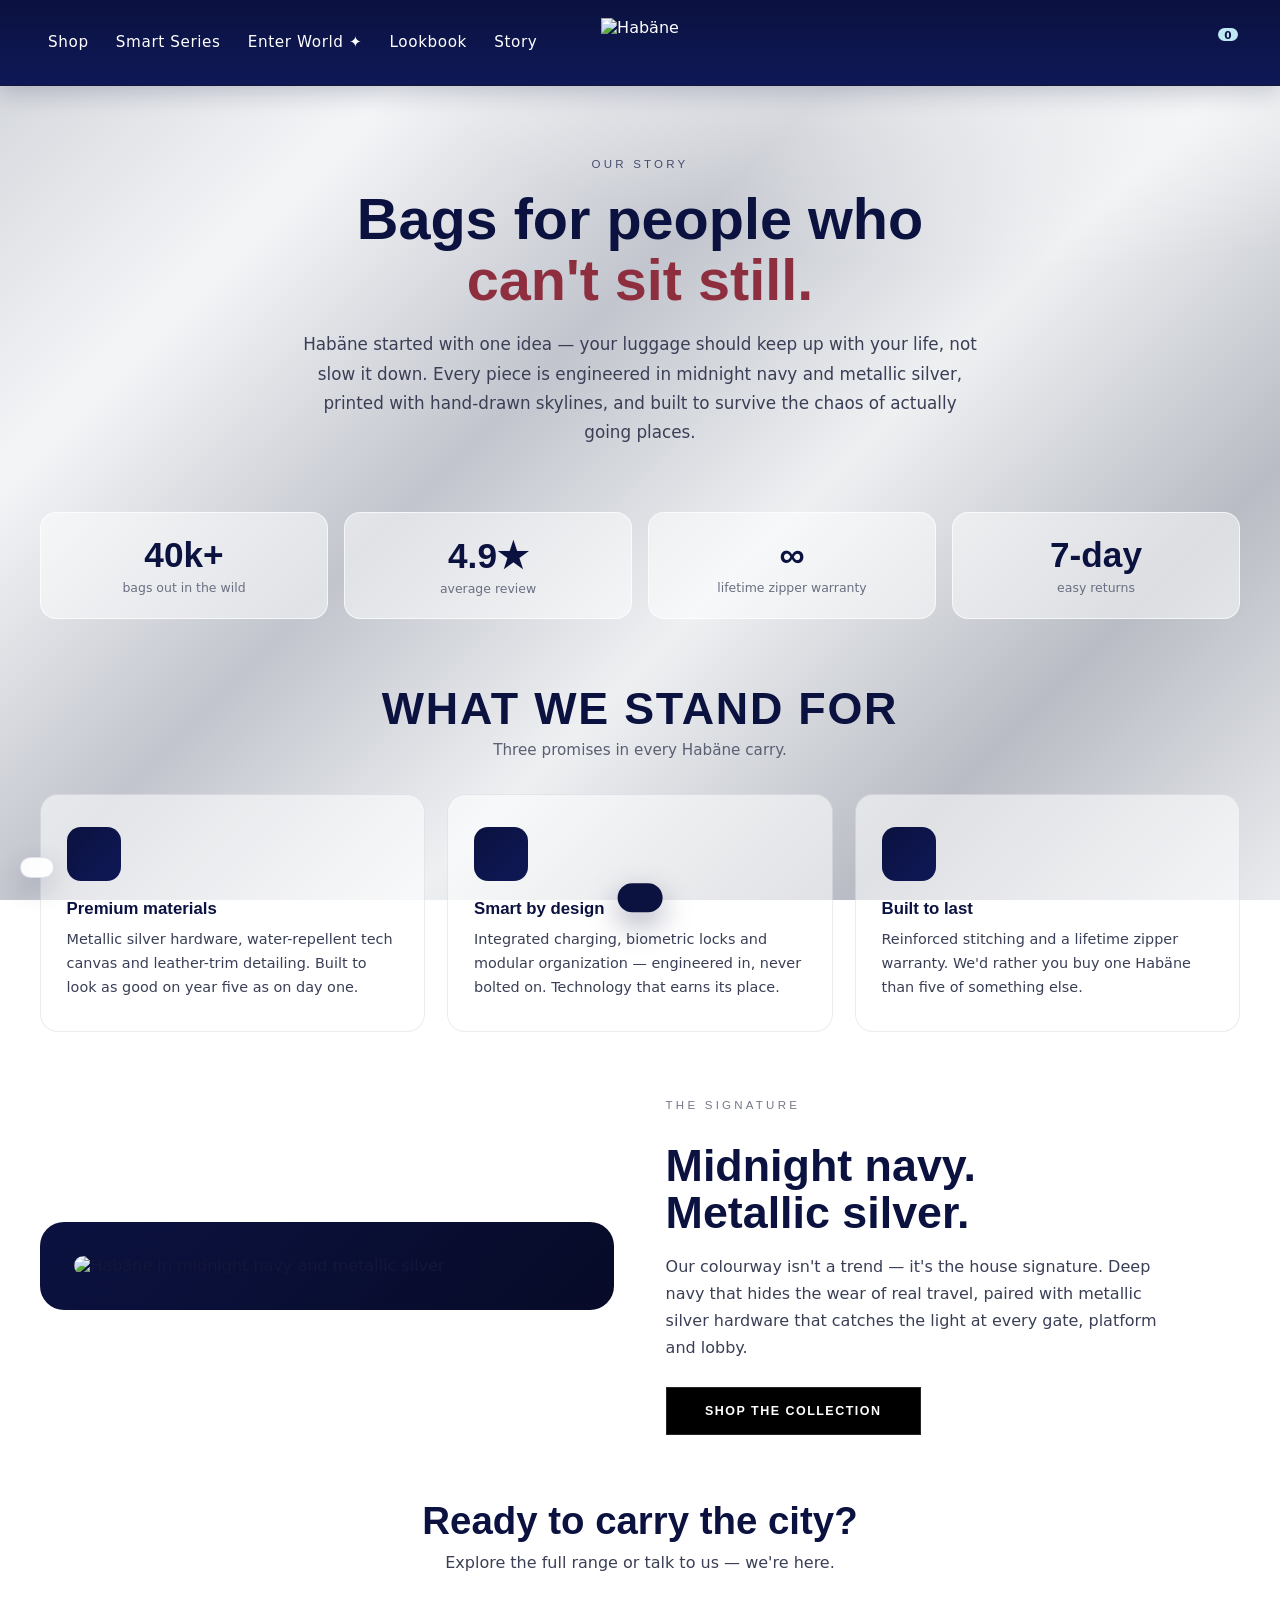
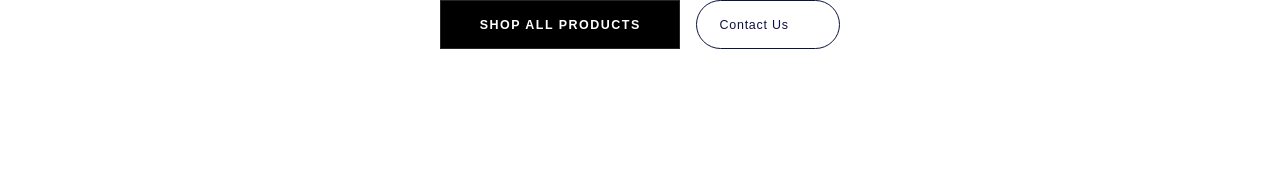
==== about.html @ 611ca69a "Port live-site homepage sections + rebrand nav to match habane-store.vercel.app Brings the current m" ====
<!DOCTYPE html>
<html lang="en">
<head>
  <meta charset="UTF-8" />
  <meta name="viewport" content="width=device-width, initial-scale=1.0" />
  <title>About Us — HABÄNE</title>
  <meta name="description" content="The Habäne story — premium luggage in midnight navy and metallic silver, engineered to keep up with your life." />
  <link rel="icon" href="assets/brand/logo-white.png" />
  <link rel="stylesheet" href="styles.css" />
  <script src="https://unpkg.com/lucide@0.469.0/dist/umd/lucide.min.js" defer></script>
</head>
<body data-page="about">

  <header class="nav nav--solid" id="nav">
    <button class="nav__burger" id="burger" type="button" aria-label="Menu"><span></span><span></span><span></span></button>
    <nav class="nav__links nav__links--left">
      <a href="shop.html" class="nav__shop">Shop</a>
      <a href="smart-series.html">Smart Series</a>
      <a href="showroom.html">Enter World ✦</a>
      <a href="index.html#lookbook">Lookbook</a>
      <a href="index.html#story">Story</a>
    </nav>
    <a class="nav__logo" href="index.html"><img src="assets/brand/logo-white.png" alt="Habäne" /></a>
    <nav class="nav__links nav__links--right">
      <div class="loc-select" id="locSelect">
        <button type="button" class="loc-select__btn" aria-label="Select region"></button>
        <div class="loc-select__panel">
          <input type="text" class="loc-select__search" placeholder="Search country…" autocomplete="off">
          <div class="loc-select__list"></div>
        </div>
      </div>
      <button class="nav__icon nav__iconbtn" id="searchBtn" type="button" aria-label="Search"><i data-lucide="search"></i></button>
      <button class="nav__icon nav__iconbtn nav__wish" id="wishBtn" type="button" aria-label="Wishlist"><i data-lucide="heart"></i><em id="wishCount" hidden>0</em></button>
      <div class="nav__profile">
        <button class="nav__icon nav__iconbtn" id="profileBtn" type="button" aria-label="Account"><i data-lucide="user"></i></button>
        <div class="nav__profile-menu" id="profileMenu"><button type="button" data-auth>Log In</button><button type="button" data-auth>Sign Up</button></div>
      </div>
      <button class="nav__icon nav__iconbtn nav__cart" id="cartBtn" type="button" aria-label="Cart"><i data-lucide="shopping-bag"></i><em id="cartCount">0</em></button>
    </nav>
  </header>

  <div class="ribbon" aria-hidden="true"><div class="ribbon__track"></div></div>

  <div class="drawer" id="drawer">
    <a href="shop.html">Shop</a>
    <a href="smart-series.html">Smart Series</a>
    <a href="showroom.html">Enter World ✦</a>
    <a href="index.html#lookbook">Lookbook</a>
    <a href="index.html#story">Story</a>
    <a href="#" class="drawer__cart" id="drawerCartLink">Cart (<span class="drawer-cart-count">0</span>)</a>
  </div>

  <main class="about-page">
    <section class="about-hero">
      <p class="hero__eyebrow">OUR STORY</p>
      <h1 class="about-hero__title">Bags for people who<br><span>can't sit still.</span></h1>
      <p class="about-hero__lead">Habäne started with one idea — your luggage should keep up with your life, not slow it down. Every piece is engineered in midnight navy and metallic silver, printed with hand-drawn skylines, and built to survive the chaos of actually going places.</p>
    </section>

    <section class="about-stats">
      <div><strong>40k+</strong><span>bags out in the wild</span></div>
      <div><strong>4.9★</strong><span>average review</span></div>
      <div><strong>∞</strong><span>lifetime zipper warranty</span></div>
      <div><strong>7-day</strong><span>easy returns</span></div>
    </section>

    <section class="about-values">
      <div class="about-values__head">
        <h2 class="section-title">WHAT WE STAND FOR</h2>
        <p class="section-sub">Three promises in every Habäne carry.</p>
      </div>
      <div class="about-values__grid">
        <article class="about-value">
          <div class="about-value__icon"><i data-lucide="gem"></i></div>
          <h3>Premium materials</h3>
          <p>Metallic silver hardware, water-repellent tech canvas and leather-trim detailing. Built to look as good on year five as on day one.</p>
        </article>
        <article class="about-value">
          <div class="about-value__icon"><i data-lucide="cpu"></i></div>
          <h3>Smart by design</h3>
          <p>Integrated charging, biometric locks and modular organization — engineered in, never bolted on. Technology that earns its place.</p>
        </article>
        <article class="about-value">
          <div class="about-value__icon"><i data-lucide="infinity"></i></div>
          <h3>Built to last</h3>
          <p>Reinforced stitching and a lifetime zipper warranty. We'd rather you buy one Habäne than five of something else.</p>
        </article>
      </div>
    </section>

    <section class="about-material">
      <div class="about-material__media">
        <img src="assets/products/p2-navy-metropolitan-duffel.jpg" alt="Habäne in midnight navy and metallic silver">
      </div>
      <div class="about-material__copy">
        <p class="hero__eyebrow">THE SIGNATURE</p>
        <h2 class="about-material__title">Midnight navy.<br>Metallic silver.</h2>
        <p>Our colourway isn't a trend — it's the house signature. Deep navy that hides the wear of real travel, paired with metallic silver hardware that catches the light at every gate, platform and lobby.</p>
        <a href="shop.html" class="tech-cta">SHOP THE COLLECTION</a>
      </div>
    </section>

    <section class="about-cta">
      <h2>Ready to carry the city?</h2>
      <p>Explore the full range or talk to us — we're here.</p>
      <div class="about-cta__btns">
        <a href="shop.html" class="tech-cta">SHOP ALL PRODUCTS</a>
        <a href="contact.html" class="ghost-btn"><span>Contact Us</span><i data-lucide="arrow-right"></i></a>
      </div>
    </section>
  </main>

  <footer class="foot"></footer>

  <div class="search-pop" id="searchPop" aria-hidden="true">
    <div class="search-pop__inner">
      <input type="text" id="searchInput" placeholder="Search bags…" autocomplete="off" />
      <button class="search-pop__close" id="searchClose" type="button" aria-label="Close"><i data-lucide="x"></i></button>
      <div class="search-pop__results" id="searchResults"></div>
    </div>
  </div>
  <div class="cart" id="cart" aria-hidden="true">
    <div class="cart__overlay" data-cart-close></div>
    <aside class="cart__panel" role="dialog" aria-modal="true" aria-label="Cart">
      <header class="cart__head"><h3>Your Bag <span id="cartItems">(0)</span></h3><button class="cart__close" data-cart-close type="button" aria-label="Close"><i data-lucide="x"></i></button></header>
      <div class="cart__ship"><p id="shipMsg"></p><div class="cart__bar"><span id="shipBar"></span></div></div>
      <div class="cart__body" id="cartBody"></div>
      <div class="cart__empty" id="cartEmpty"><div class="cart__empty-icon"><i data-lucide="luggage"></i></div><p>Your bag is empty.</p><a href="shop.html" class="cart__empty-btn" data-cart-close>START SHOPPING</a></div>
      <footer class="cart__foot" id="cartFoot">
        <div class="cart__row"><span>Subtotal</span><strong id="cartSubtotal">₹0</strong></div>
        <div class="cart__row cart__row--disc" id="cartDiscRow" hidden><span>Discount</span><strong id="cartDisc">−₹0</strong></div>
        <div class="cart__row cart__row--total" id="cartTotalRow" hidden><span>Total</span><strong id="cartTotal">₹0</strong></div>
        <button class="cart__checkout" id="checkoutBtn" type="button">CHECKOUT</button>
      </footer>
    </aside>
  </div>
  <div class="auth-pop" id="authPop" aria-hidden="true">
    <div class="auth-pop__overlay" id="authCloseOverlay"></div>
    <div class="auth-pop__panel"><button class="auth-pop__close" id="authClose" type="button" aria-label="Close"><i data-lucide="x"></i></button><h3>Welcome</h3><button type="button" class="auth-pop__btn auth-pop__btn--primary">Log In</button><button type="button" class="auth-pop__btn">Sign Up</button></div>
  </div>
  <div class="toast" id="toast"></div>

  <script src="js/data.js"></script>
  <script src="js/store.js"></script>
  <script src="js/components.js"></script>
  <script src="js/about.js"></script>
</body>
</html>
---- styles.css ----
/* ============================================================
   HABÄNE — styles
   Palette: midnight navy + metallic silver + ice-blue accent
   ============================================================ */

@font-face{
  font-family:"Conthrax";
  src:url("assets/fonts/Conthrax-SemiBold.otf") format("opentype");
  font-weight:600; font-display:swap;
}
@font-face{ font-family:"Montserrat"; src:url("assets/fonts/Montserrat-Regular.otf") format("opentype"); font-weight:400; font-display:swap;}
@font-face{ font-family:"Montserrat"; src:url("assets/fonts/Montserrat-Medium.otf") format("opentype"); font-weight:500; font-display:swap;}
@font-face{ font-family:"Montserrat"; src:url("assets/fonts/Montserrat-SemiBold.otf") format("opentype"); font-weight:600; font-display:swap;}
@font-face{ font-family:"Montserrat"; src:url("assets/fonts/Montserrat-Bold.otf") format("opentype"); font-weight:700; font-display:swap;}

:root{
  --navy:#0b1240;
  --navy-2:#0e1856;
  --navy-deep:#070b28;
  --ice:#bfe8f5;
  --ice-2:#8fd4ec;
  --maroon:#8e2f3f;
  --ink:#14163a;
  --silver-1:#f6f7f9;
  --silver-2:#d7dade;
  --silver-3:#b9bcc4;
  --silver-4:#9a9ea8;
  --white:#ffffff;
  --r:18px;
  --maxw:1280px;
  --ease:cubic-bezier(.22,1,.36,1);
}

*{box-sizing:border-box;margin:0;padding:0}
html{scroll-behavior:smooth}
body{
  font-family:"Montserrat",system-ui,sans-serif;
  color:var(--ink);
  background:
    radial-gradient(1200px 600px at 80% -10%, #ffffff 0%, rgba(255,255,255,0) 60%),
    linear-gradient(135deg,#cfd2d8 0%, #f4f5f7 22%, #c2c5cd 42%, #eef0f2 60%, #b9bcc4 80%, #e9ebee 100%);
  background-attachment:fixed;
  -webkit-font-smoothing:antialiased;
  overflow-x:hidden;
}
body[data-page="home"],
body[data-page="shop"]{
  --r:0;
}
body:is([data-page="home"], [data-page="shop"]) :is(
  .card,
  .card__media,
  .card__badge,
  .card__quick,
  .card__add,
  .card__view,
  .pill,
  .smart-split__panel,
  .smart-split__explore,
  .showroom__stage,
  .showroom__loader,
  .tool,
  .model-pick,
  .faq-card,
  .faq-card__media,
  .contact__inner,
  .contact__card,
  .trust,
  .trust__item,
  .trust__icon,
  .shop-toolbar__search,
  .layout-btn,
  .shop-sidebar__block select,
  .search-pop__inner,
  .search-pop__results,
  .search-row img,
  .cart__panel,
  .line__img,
  .line__qty,
  .cart__checkout,
  .cart__empty-btn,
  .auth-pop__panel,
  .auth-pop__btn,
  .loc-select__btn,
  .loc-select__panel,
  .loc-select__search
){
  border-radius:0 !important;
}
a{color:inherit;text-decoration:none}
img{display:block;max-width:100%}
em{font-style:normal}

.section-title{
  font-family:"Conthrax",sans-serif;
  font-size:clamp(1.6rem,4vw,2.8rem);
  letter-spacing:.04em;
  color:var(--navy);
}
.section-sub{ color:#5a5f72; font-size:.95rem; margin-top:.4rem }

/* ===================== RIBBON (below nav) ===================== */
.ribbon{
  background:var(--navy-deep);
  color:#c2cbe9;
  overflow:hidden;
  border-bottom:1px solid rgba(255,255,255,.06);
  position:relative;
  z-index:40;
}
.ribbon__track{
  display:flex; width:max-content; gap:0;
  animation:ribbon 45s linear infinite;
}
.ribbon__track span{
  font-family:"Montserrat",sans-serif;
  font-size:.65rem; letter-spacing:.1em; font-weight:500;
  padding:.4rem 0; white-space:nowrap;
}
@keyframes ribbon{ from{transform:translateX(0)} to{transform:translateX(-50%)} }
.ribbon:hover .ribbon__track{ animation-play-state:paused }

/* ===================== NAV ===================== */
.nav{
  position:sticky; top:0; z-index:60;
  display:grid;
  grid-template-columns:1fr auto 1fr;
  align-items:center;
  gap:1rem;
  padding:1.15rem clamp(1.2rem,4vw,3rem);
  background:linear-gradient(180deg,var(--navy) 0%, var(--navy-2) 100%);
  color:#fff;
  box-shadow:0 6px 24px rgba(11,18,64,.22);
  transition:padding .3s var(--ease), box-shadow .3s var(--ease);
}
.nav.shrink{ padding-top:.7rem; padding-bottom:.7rem }
.nav__links{ display:flex; align-items:center; gap:2.1rem }
.nav__links--left{ gap:1.7rem }
.nav__links--right{ justify-content:flex-end; gap:1.3rem }
.nav__links a{
  font-size:.95rem; font-weight:500; letter-spacing:.04em;
  position:relative; padding:.2rem 0; color:#fff;
  transition:color .25s, opacity .25s;
}
.nav__links a:not(.nav__icon):not(.nav__cta)::after{
  content:""; position:absolute; left:0; bottom:-3px; height:2px; width:0;
  background:var(--ice); transition:width .3s var(--ease);
}
.nav__links a:hover{ color:var(--ice) }
.nav__links a:not(.nav__icon):not(.nav__cta):hover::after{ width:100% }

/* highlighted 3D Showroom — glass pill with shine sweep */
.nav__cta{
  position:relative; overflow:hidden;
  display:inline-flex; align-items:center; gap:.4rem;
  padding:.55rem 1.2rem; border-radius:999px;
  color:#fff !important; font-weight:700; letter-spacing:.05em;
  background:linear-gradient(135deg, rgba(255,255,255,.22), rgba(255,255,255,.06));
  border:1px solid rgba(255,255,255,.4);
  -webkit-backdrop-filter:blur(8px); backdrop-filter:blur(8px);
  box-shadow:inset 0 1px 0 rgba(255,255,255,.55), inset 0 -1px 2px rgba(0,0,0,.15), 0 6px 18px rgba(0,0,0,.18);
  transition:transform .25s var(--ease), background .3s, border-color .3s;
}
.nav__cta::before{
  content:""; position:absolute; top:0; left:-150%;
  width:55%; height:100%;
  background:linear-gradient(120deg, transparent 0%, rgba(255,255,255,.65) 50%, transparent 100%);
  transform:skewX(-22deg); pointer-events:none;
  animation:navShine 3.6s ease-in-out infinite;
}
.nav__cta:hover{
  transform:translateY(-1px);
  background:linear-gradient(135deg, rgba(255,255,255,.3), rgba(255,255,255,.12));
  border-color:rgba(255,255,255,.7);
}
@keyframes navShine{
  0%{ left:-150% } 55%{ left:160% } 100%{ left:160% }
}
.nav__shop{ display:inline-flex; align-items:center }

.nav__iconbtn{ color:#fff }
.nav__iconbtn:hover{ color:var(--ice) }
.nav__icon{ font-size:1.05rem }
.nav__icon i, .nav__iconbtn i{ width:21px; height:21px }
.nav__cart{ display:inline-flex; align-items:center; gap:.25rem }
.nav__cart em{
  font-size:.66rem; background:var(--ice); color:var(--navy);
  border-radius:999px; padding:.05rem .4rem; font-weight:700; font-style:normal;
}
.nav__logo img{ height:48px; width:auto; margin:0 auto }

.nav__burger{ display:none; flex-direction:column; gap:5px; background:none; border:0; cursor:pointer }
.nav__burger span{ width:24px; height:2px; background:#eaf0ff; transition:.3s var(--ease) }
.nav__burger.open span:nth-child(1){ transform:translateY(7px) rotate(45deg) }
.nav__burger.open span:nth-child(2){ opacity:0 }
.nav__burger.open span:nth-child(3){ transform:translateY(-7px) rotate(-45deg) }

.drawer{
  position:fixed; inset:0 0 0 auto; width:min(80vw,320px);
  background:linear-gradient(180deg,var(--navy),var(--navy-deep));
  color:#eaf0ff; z-index:55;
  transform:translateX(100%); transition:transform .4s var(--ease);
  display:flex; flex-direction:column; gap:.4rem;
  padding:5.5rem 2rem 2rem;
}
.drawer.open{ transform:translateX(0) }
.drawer a{ font-family:"Conthrax",sans-serif; font-size:1.1rem; padding:.8rem 0; border-bottom:1px solid rgba(255,255,255,.08) }

/* ===================== HERO ===================== */
.hero{
  position:relative; overflow:hidden;
  padding:clamp(3rem,9vw,6.5rem) clamp(1rem,4vw,2.5rem) 0;
  max-width:var(--maxw); margin:0 auto;
}
.hero__glow{
  position:absolute; top:-20%; right:-10%; width:55vw; height:55vw; max-width:680px; max-height:680px;
  background:radial-gradient(circle, rgba(143,212,236,.55), rgba(11,18,64,0) 62%);
  filter:blur(20px); z-index:0; pointer-events:none;
}
.hero__inner{ position:relative; z-index:2; max-width:none }
.hero--bag .hero__inner{ max-width:100% }
.hero--bag .hero__title{ font-size:clamp(2.8rem,7.5vw,5.5rem) }
.hero--bag .hero__sub{ max-width:580px; font-size:1.05rem }
.hero__eyebrow{
  font-family:"Conthrax",sans-serif; font-size:.72rem; letter-spacing:.28em;
  color:var(--navy); opacity:.7; margin-bottom:1.2rem;
}
.hero__title{
  font-family:"Conthrax",sans-serif;
  font-size:clamp(2.6rem,9vw,6rem); line-height:.95; letter-spacing:.01em;
  color:var(--navy);
}
.hero__title span{ display:block }
.hero__title--metal{
  background:linear-gradient(180deg,#fafbfc 0%, #c3c6cd 38%, #8c909b 55%, #eef0f3 78%, #aeb2bb 100%);
  -webkit-background-clip:text; background-clip:text; color:transparent;
  filter:drop-shadow(0 2px 1px rgba(0,0,0,.12));
}
.hero__sub{ margin:1.6rem 0 2.2rem; max-width:520px; font-size:1.02rem; color:#3a3f56; line-height:1.6 }
.hero__cta{ display:flex; align-items:center; gap:1.6rem; flex-wrap:wrap }

.hero__marquee{
  margin-top:clamp(2.5rem,6vw,4rem);
  overflow:hidden; -webkit-mask-image:linear-gradient(90deg,transparent,#000 8%,#000 92%,transparent);
          mask-image:linear-gradient(90deg,transparent,#000 8%,#000 92%,transparent);
}
.hero__marquee-track{ display:flex; gap:2.4rem; width:max-content; animation:ribbon 24s linear infinite }
/* standalone HABÄNE scrolling band (after Shop the Range) */
.brand-marquee{
  overflow:hidden; padding:clamp(1.5rem,4vw,2.8rem) 0;
  border-top:1px solid rgba(11,18,64,.08); border-bottom:1px solid rgba(11,18,64,.08);
  -webkit-mask-image:linear-gradient(90deg,transparent,#000 8%,#000 92%,transparent);
          mask-image:linear-gradient(90deg,transparent,#000 8%,#000 92%,transparent);
}
.hero__marquee-track span{
  font-family:"Conthrax",sans-serif; font-size:clamp(3rem,11vw,7rem);
  color:var(--navy); opacity:.9; letter-spacing:.02em;
}
.hero__marquee-track .hollow{
  color:transparent; -webkit-text-stroke:1.5px rgba(11,18,64,.4); opacity:.5;
}

/* ===================== HIGH-TECH HUD CTAs (Comet/Antigravity style) ===================== */
.tech-cta-wrap {
  position: relative;
  display: inline-block;
  vertical-align: middle;
}
.tech-cta {
  position: relative;
  display: inline-flex;
  align-items: center;
  justify-content: center;
  padding: 1rem 2.4rem;
  background: #000000;
  color: #ffffff !important;
  font-family: "Conthrax", sans-serif;
  font-size: 0.78rem;
  font-weight: 700;
  letter-spacing: 0.12em;
  text-decoration: none;
  text-transform: uppercase;
  border: 1px solid rgba(255, 255, 255, 0.15);
  overflow: hidden;
  transition: all 0.3s ease;
  cursor: pointer;
  z-index: 5;
}
.tech-cta::before {
  content: '';
  position: absolute;
  top: 0; left: -150%;
  width: 50%;
  height: 100%;
  background: linear-gradient(to right, rgba(255, 255, 255, 0) 0%, rgba(255, 255, 255, 0.3) 50%, rgba(255, 255, 255, 0) 100%);
  transform: skewX(-25deg);
  transition: none;
}
.tech-cta:hover::before {
  animation: shineSweep 1.5s infinite ease-in-out;
}
.tech-cta:hover {
  background: #0b1240;
  box-shadow: 0 0 25px rgba(143, 212, 236, 0.4);
  border-color: rgba(143, 212, 236, 0.6);
  transform: translateY(-2px);
}
.tech-cta-pulse {
  position: absolute;
  inset: -8px;
  border: 1.5px solid rgba(143, 212, 236, 0.3);
  border-radius: 0;
  opacity: 0;
  pointer-events: none;
  z-index: 1;
  animation: pulseRadar 2.4s infinite cubic-bezier(0.215, 0.61, 0.355, 1);
}
.tech-cta-pulse2 {
  position: absolute;
  inset: -16px;
  border: 1px dashed rgba(143, 212, 236, 0.15);
  border-radius: 0;
  opacity: 0;
  pointer-events: none;
  z-index: 1;
  animation: pulseRadar 2.4s infinite cubic-bezier(0.215, 0.61, 0.355, 1) 0.8s;
}

@keyframes shineSweep {
  0% { left: -150%; }
  100% { left: 150%; }
}
@keyframes pulseRadar {
  0% { transform: scale(0.95); opacity: 0; }
  15% { opacity: 1; }
  100% { transform: scale(1.1); opacity: 0; }
}

/* ghost button */
.ghost-btn{
  display:inline-flex; align-items:center; gap:.6rem;
  font-family:"Conthrax",sans-serif; font-size:.78rem; letter-spacing:.06em;
  color:var(--navy); padding:.9rem 1.4rem; border:1.5px solid var(--navy);
  border-radius:999px; transition:.35s var(--ease); background:rgba(255,255,255,.35);
}
.ghost-btn i{ font-style:normal; transition:transform .35s var(--ease) }
.ghost-btn:hover{ background:var(--navy); color:#fff }
.ghost-btn:hover i{ transform:translateX(5px) }

/* ===================== CATEGORY / FILTERS ===================== */
.cats{ max-width:var(--maxw); margin:clamp(3rem,7vw,5rem) auto 1.5rem; padding:0 clamp(1rem,4vw,2.5rem) }
.cats__head{ display:flex; flex-direction:column; align-items:center; text-align:center; gap:.2rem }
.cats__pills{ display:flex; flex-wrap:wrap; justify-content:center; gap:.6rem; margin-top:1.8rem }
.pill{
  font-family:"Montserrat",sans-serif; font-weight:600; font-size:.8rem;
  padding:.6rem 1.3rem; border-radius:999px; cursor:pointer;
  border:1.5px solid rgba(11,18,64,.25); background:rgba(255,255,255,.5);
  color:var(--navy); transition:.3s var(--ease);
}
.pill:hover{ border-color:var(--navy) }
.pill.is-active{ background:var(--navy); color:#fff; border-color:var(--navy) }

/* ===================== PRODUCT GRID (comet-style) ===================== */
.grid{
  max-width:var(--maxw); margin:0 auto;
  display:grid; grid-template-columns:repeat(3,1fr);
  gap:0; background:transparent; border:0;
}
.card{
  background:#ffffff;
  border:1px solid #e9ebef;
  border-radius:0; overflow:hidden;
  display:flex; flex-direction:column;
  position:relative;
  transition:opacity .6s var(--ease);
}
.card.in{ opacity:1 }
.card:hover{ z-index:2 }
.card__media{
  position:relative; aspect-ratio:1/1; overflow:hidden;
  background:#f4f5f7;
}
/* ---- comet-style two-image crossfade ---- */
.card__img{
  position:absolute; inset:0; width:100%; height:100%; object-fit:cover;
  transition:opacity .55s var(--ease), transform .8s var(--ease);
  backface-visibility:hidden;
}
.card__img--front{ opacity:1; z-index:1 }
.card__img--back{ opacity:0; transform:scale(1.08); z-index:2 }
/* cards WITH an alternate image: crossfade + cross-zoom on hover */
.card.has-alt:hover .card__img--front{ opacity:0; transform:scale(1.06) }
.card.has-alt:hover .card__img--back{ opacity:1; transform:scale(1) }
/* cards WITHOUT an alternate: simple zoom */
.card:not(.has-alt):hover .card__img--front{ transform:scale(1.07) }
.card__badge{
  position:absolute; top:.8rem; left:.8rem; z-index:3;
  font-family:"Conthrax",sans-serif; font-size:.65rem; font-weight:700; letter-spacing:.08em;
  color:#fff; padding:.4rem .8rem; border-radius:0;
  text-transform:uppercase;
}
.card__badge--red{ background:#e31b23 }
.card__badge--black{ background:#000000 }
.card__wish{
  position:absolute; top:.8rem; right:.8rem; z-index:3;
  width:32px; height:32px; border-radius:50%; border:1px solid rgba(0, 0, 0, 0.08); cursor:pointer;
  background:rgba(255,255,255,0.9); color:var(--navy); font-size:.85rem;
  display:grid; place-items:center; transition:.2s var(--ease);
}
.card__wish:hover{ background:#000000; color:#fff; border-color:#000000 }
.card__wish.liked{ background:#e31b23; color:#fff; border-color:#e31b23 }
.card__quick{
  position:absolute; left:0; right:0; bottom:0; z-index:3;
  transform:translateY(110%); transition:transform .4s var(--ease);
  padding:.7rem;
}
.card:hover .card__quick{ transform:none }
.card__add{
  width:100%; border:0; cursor:pointer; border-radius:0;
  background:#000000; color:#fff; padding:.75rem;
  font-family:"Conthrax",sans-serif; font-size:.65rem; letter-spacing:.06em;
  transition:background .3s;
}
.card__add:hover{ background:var(--navy-2) }
.card__body{ padding:1.4rem 1.4rem 1.5rem; display:flex; flex-direction:column; justify-content:space-between; flex-grow:1; background:#ffffff }
.card__info{ display:flex; flex-direction:column; align-items:flex-start; gap:0.55rem; width:100% }
.card__info-left{ display:flex; flex-direction:column; gap:0.25rem; text-align:left; width:100% }
.card__info-right{ display:flex; flex-direction:row; align-items:baseline; gap:0.6rem; text-align:left }
.card__cat{ font-size:.78rem; text-transform:capitalize; color:#777777; font-weight:500; letter-spacing:0.02em }
.card__name{ font-family:"Conthrax",sans-serif; font-size:1.1rem; font-weight:700; color:#000000; line-height:1.12; letter-spacing:0.02em }
.card__price{ font-family:"Conthrax",sans-serif; font-size:1.1rem; font-weight:700; color:#000000; white-space:nowrap }
.card__was{ font-size:.85rem; color:#999999; text-decoration:line-through; margin-top:0.1rem; font-weight:500 }
.card__swatches{ display:flex; gap:.35rem }
.sw{ width:14px; height:14px; border-radius:50%; border:1.5px solid #fff; box-shadow:0 0 0 1px rgba(0,0,0,.12) }
.card__stars{ font-size:.72rem; color:var(--maroon); letter-spacing:1px }

/* ===================== SMART FEATURE ===================== */
.smart{
  max-width:var(--maxw); margin:clamp(3rem,7vw,5rem) auto; padding:0 clamp(1rem,4vw,2.5rem);
  display:grid; grid-template-columns:1.05fr 1fr; gap:clamp(1.5rem,4vw,3.5rem); align-items:center;
}
.smart__media{ position:relative; border-radius:24px; overflow:hidden;
  background:linear-gradient(135deg,var(--navy),var(--navy-deep)); padding:6%; }
.smart__media img{ width:100%; border-radius:14px }
.smart__tag{
  position:absolute; top:1rem; left:1rem; z-index:2;
  font-family:"Conthrax",sans-serif; font-size:.7rem; letter-spacing:.06em;
  background:var(--ice); color:var(--navy); padding:.45rem .8rem; border-radius:999px;
}
.smart__title{ font-family:"Conthrax",sans-serif; font-size:clamp(1.8rem,4.5vw,3rem); color:var(--navy); margin:.4rem 0 1rem; line-height:1.05 }
.smart__title em{ color:var(--maroon) }
.smart__copy p{ color:#3a3f56; line-height:1.65; max-width:46ch }
.smart__feats{ list-style:none; margin:1.4rem 0 2rem; display:grid; gap:.6rem }
.smart__feats li{ position:relative; padding-left:1.6rem; font-weight:500; font-size:.95rem; color:var(--ink) }
.smart__feats li::before{ content:"✦"; position:absolute; left:0; color:var(--ice-2) }

/* ===================== STRIP MARQUEE ===================== */
.strip{ background:var(--navy); overflow:hidden; transform:rotate(-1.5deg) scale(1.04); margin:3rem 0 }
.strip__track{ display:flex; width:max-content; animation:ribbon 22s linear infinite }
.strip__track span{
  font-family:"Conthrax",sans-serif; font-size:1.1rem; letter-spacing:.1em;
  color:var(--ice); padding:.9rem 0; white-space:nowrap;
}

/* ===================== LOOKBOOK ===================== */
.look{ max-width:var(--maxw); margin:0 auto; padding:2rem clamp(1rem,4vw,2.5rem) }
.look__head{ text-align:center; margin-bottom:2rem }
.look__grid{ display:grid; grid-template-columns:repeat(4,1fr); grid-auto-rows:220px; gap:1rem }
.look__item{ position:relative; border-radius:16px; overflow:hidden; cursor:pointer }
.look__item img{ width:100%; height:100%; object-fit:cover; transition:transform .6s var(--ease) }
.look__item:hover img{ transform:scale(1.06) }
.look__item--tall{ grid-row:span 2 }
.look__item--wide{ grid-column:span 2 }
.look__item figcaption{
  position:absolute; left:0; bottom:0; right:0;
  font-family:"Conthrax",sans-serif; font-size:.78rem; color:#fff;
  padding:1.4rem .9rem .8rem; letter-spacing:.04em;
  background:linear-gradient(0deg,rgba(7,11,40,.78),transparent);
}

/* ===================== STORY ===================== */
.story{ max-width:980px; margin:clamp(3rem,7vw,5rem) auto; padding:0 clamp(1rem,4vw,2.5rem); text-align:center }
.story__title{ font-family:"Conthrax",sans-serif; font-size:clamp(1.8rem,5vw,3.2rem); color:var(--navy); line-height:1.1 }
.story__title span{ color:var(--maroon) }
.story p{ margin:1.4rem auto 2.4rem; max-width:60ch; color:#3a3f56; line-height:1.7 }
.story__stats{ display:flex; justify-content:center; gap:clamp(1.5rem,6vw,4rem); flex-wrap:wrap }
.story__stats div{ display:flex; flex-direction:column }
.story__stats strong{ font-family:"Conthrax",sans-serif; font-size:clamp(1.6rem,4vw,2.4rem); color:var(--navy) }
.story__stats span{ font-size:.78rem; color:#6a6f82; letter-spacing:.04em; margin-top:.2rem }

/* ===================== NEWSLETTER ===================== */
.news{ position:relative; margin:0 clamp(1rem,4vw,2.5rem); }
.news__inner{
  max-width:var(--maxw); margin:0 auto; text-align:center;
  background:linear-gradient(135deg,var(--navy),var(--navy-deep));
  color:#eaf0ff; border-radius:28px; padding:clamp(2.5rem,6vw,4.5rem) 1.5rem;
  position:relative; overflow:hidden;
}
.news__inner::before{
  content:""; position:absolute; inset:auto -10% -60% auto; width:60%; height:120%;
  background:radial-gradient(circle, rgba(143,212,236,.4), transparent 60%);
}
.news h2{ font-family:"Conthrax",sans-serif; font-size:clamp(1.8rem,5vw,3rem); letter-spacing:.04em }
.news h2 span{ color:var(--ice) }
.news p{ margin:1rem auto 2rem; max-width:46ch; color:#c2cbe9; position:relative }
.news__form{ display:flex; justify-content:center; align-items:center; gap:1rem; flex-wrap:wrap; position:relative; z-index:2 }
.news__form input{
  width:min(340px,80vw); padding:1.05rem 1.3rem; border-radius:999px; border:0;
  font-family:"Montserrat",sans-serif; font-size:.95rem; background:rgba(255,255,255,.95); color:var(--ink);
}
.news__form input:focus{ outline:2px solid var(--ice) }
.news__done{ color:var(--ice); margin-top:1.2rem; font-weight:600; min-height:1.2em }

/* ===================== FOOTER ===================== */
.foot{
  margin-top:clamp(3rem,7vw,5rem);
  background:linear-gradient(180deg,var(--navy-2),var(--navy-deep));
  color:#c2cbe9;
}
/* rayred-style slim trust bar */
/* quiet footer words (rayred-style) — not a banner */
.foot__trust{
  display:flex; flex-wrap:wrap; justify-content:center; align-items:center;
  gap:.5rem 1.6rem;
  max-width:var(--maxw); margin:0 auto;
  padding:1rem clamp(1rem,4vw,2.5rem) .2rem;
}
.foot__trust-item{ display:inline-flex; align-items:center; gap:.4rem; font-size:.74rem; color:#7f88aa; font-weight:500; letter-spacing:.03em }
.foot__trust-item i{ width:14px; height:14px; color:#7f88aa; opacity:.85 }
.foot__top{
  max-width:var(--maxw); margin:0 auto;
  display:grid; grid-template-columns:1.6fr 1fr 1fr 1.2fr; gap:2rem;
  padding:clamp(2.5rem,6vw,4rem) clamp(1rem,4vw,2.5rem) 2.5rem;
}
.foot__word{ width:200px; filter:brightness(1.6) }
.foot__tag{ margin:1rem 0 1.4rem; max-width:30ch; font-size:.9rem; color:#9aa4c8 }
.foot__social{ display:flex; gap:.6rem }
.foot__social a{
  width:38px; height:38px; border-radius:50%; display:grid; place-items:center;
  border:1px solid rgba(255,255,255,.2); font-family:"Conthrax",sans-serif; font-size:.7rem;
  transition:.3s var(--ease);
}
.foot__social a:hover{ background:var(--ice); color:var(--navy); border-color:var(--ice) }
.foot__col h4{ font-family:"Conthrax",sans-serif; font-size:.82rem; color:#fff; margin-bottom:1.1rem; letter-spacing:.04em }
.foot__col a{ display:block; padding:.4rem 0; font-size:.88rem; color:#9aa4c8; transition:.25s }
.foot__col a:hover{ color:var(--ice); transform:translateX(3px) }
.foot__col--boring h4{ color:var(--ice) }
.foot__bottom{
  border-top:1px solid rgba(255,255,255,.1);
  max-width:var(--maxw); margin:0 auto;
  display:flex; justify-content:space-between; align-items:center; flex-wrap:wrap; gap:.6rem;
  padding:1.4rem clamp(1rem,4vw,2.5rem); font-size:.78rem; color:#7d87ad;
}
.foot__vibe{ color:var(--ice-2) }

/* ---- rayred-style footer ---- */
.foot--rr{ background:linear-gradient(180deg, var(--navy) 0%, var(--navy-deep) 100%); color:#c2cbe9 }
.foot-rr{
  max-width:var(--maxw); margin:0 auto;
  padding:clamp(2.5rem,6vw,4.5rem) clamp(1rem,4vw,2.5rem) 1.5rem;
  display:grid; grid-template-columns:1.1fr 1.3fr; gap:clamp(2rem,5vw,4rem); align-items:center;
}
.foot-rr__brand{ display:flex; align-items:center }
.foot-rr__word{ width:min(88%,360px); filter:brightness(1.55); opacity:.92 }
.foot-rr__right{ display:flex; flex-direction:column; gap:1.8rem }
.foot-rr__acc{ display:flex; flex-direction:column }
.foot-acc{ border-bottom:1px solid rgba(255,255,255,.14) }
.foot-acc summary{
  list-style:none; cursor:pointer; padding:1rem 0;
  display:flex; justify-content:space-between; align-items:center;
  font-family:"Conthrax",sans-serif; font-size:.8rem; letter-spacing:.06em; color:#fff;
}
.foot-acc summary::-webkit-details-marker{ display:none }
.foot-acc summary::after{ content:'+'; font-size:1.35rem; line-height:1; color:#fff; font-family:"Montserrat",sans-serif }
.foot-acc[open] summary::after{ content:'−' }
.foot-acc p{ padding:0 0 1rem; font-size:.85rem; line-height:1.6; color:#9aa4c8; max-width:54ch }
.foot-rr__cols{ display:flex; flex-wrap:wrap; gap:2.4rem }
.foot-rr__col h4{ font-family:"Conthrax",sans-serif; font-size:.8rem; color:#fff; margin-bottom:1rem; letter-spacing:.04em }
.foot-rr__col a{ display:block; padding:.35rem 0; font-size:.88rem; color:#9aa4c8; transition:.25s }
.foot-rr__col a:hover{ color:var(--ice); transform:translateX(3px) }
.foot-rr__social{
  display:flex; justify-content:center; gap:1.5rem; padding:1.6rem 0 .6rem;
  border-top:1px solid rgba(255,255,255,.1); max-width:var(--maxw); margin:0 auto;
}
.foot-rr__social a{ color:#c2cbe9; transition:.25s var(--ease) }
.foot-rr__social a:hover{ color:var(--ice); transform:translateY(-2px) }
.foot-rr__social i{ width:20px; height:20px }
.foot-rr__copy{ text-align:center; font-size:.78rem; color:#7d87ad; padding:.4rem 0 1.7rem }
@media(max-width:820px){
  .foot-rr{ grid-template-columns:1fr; gap:1.6rem }
  .foot-rr__word{ width:min(58%,240px) }
}

/* ===================== TOAST ===================== */
.toast{
  position:fixed; left:50%; bottom:28px; transform:translate(-50%,140%);
  background:var(--navy); color:#fff; padding:.9rem 1.4rem; border-radius:999px;
  font-size:.85rem; font-weight:600; z-index:80; box-shadow:0 12px 30px rgba(11,18,64,.35);
  transition:transform .45s var(--ease); display:flex; gap:.5rem; align-items:center;
}
.toast.show{ transform:translate(-50%,0) }

/* ===================== RESPONSIVE ===================== */
@media(max-width:1024px){
  .grid{ grid-template-columns:repeat(3,1fr) }
  .nav__links--left{ display:none }
  .nav{ display:flex; align-items:center; justify-content:space-between; position:sticky }
  .nav__logo{ position:absolute; left:50%; transform:translateX(-50%) }
  .nav__links--right{ margin-left:auto; gap:1rem }
  .nav__burger{ display:flex }
  .nav__logo img{ height:42px }
}
@media(max-width:860px){
  .nav__logo img{ height:40px }
  .grid{ grid-template-columns:repeat(2,1fr); gap:1rem }
  .smart{ grid-template-columns:1fr }
  .look__grid{ grid-template-columns:repeat(2,1fr); grid-auto-rows:180px }
  .look__item--wide{ grid-column:span 2 }
  .look__item--tall{ grid-row:span 1 }
  .foot__top{ grid-template-columns:1fr 1fr }
  .foot__brand{ grid-column:1/-1 }
}
@media(max-width:520px){
  .grid{ grid-template-columns:1fr 1fr; gap:.7rem }
  .card__name{ font-size:.8rem }
  .hero__cta{ gap:1rem }
  .foot__top{ grid-template-columns:1fr }
  .foot__bottom{ flex-direction:column; text-align:center }
}
@media(prefers-reduced-motion:reduce){
  *{ animation-duration:.001ms !important; animation-iteration-count:1 !important }
}

/* ============================================================
   ECOMMERCE LAYER — sort, quick view, cart, search, checkout
   ============================================================ */
body.no-scroll{ overflow:hidden }

.nav__iconbtn{ background:none; border:0; cursor:pointer; color:#dbe3ff; font-family:inherit }
.nav__iconbtn:hover{ color:#fff }

/* ---- sort bar ---- */
.cats__bar{
  display:flex; justify-content:space-between; align-items:center;
  max-width:var(--maxw); margin:1.6rem auto 0; flex-wrap:wrap; gap:.8rem;
}
.cats__count{ font-size:.8rem; font-weight:600; color:#5a5f72; letter-spacing:.04em }
.cats__sort{ display:flex; align-items:center; gap:.5rem; font-size:.78rem; font-weight:600; color:var(--navy) }
.cats__sort select{
  font-family:"Montserrat",sans-serif; font-weight:600; font-size:.8rem; color:var(--navy);
  border:1.5px solid rgba(11,18,64,.25); background:rgba(255,255,255,.6);
  border-radius:999px; padding:.5rem 1rem; cursor:pointer;
}
.cats__sort select:focus{ outline:2px solid var(--ice) }

/* ---- card quick actions (two buttons) ---- */
.card__quick{ display:flex; gap:.45rem }
.card__view{
  flex:1; border:0; cursor:pointer; border-radius:10px;
  background:rgba(255,255,255,.92); color:var(--navy); padding:.72rem .4rem;
  font-family:"Conthrax",sans-serif; font-size:.62rem; letter-spacing:.04em; transition:.25s;
}
.card__view:hover{ background:#fff }
.card__add{ flex:1.3; font-size:.62rem; padding:.72rem .4rem }

/* ============================================================
   QUICK VIEW MODAL
   ============================================================ */
.qv,.cart,.search-pop,.done{ position:fixed; inset:0; z-index:90; visibility:hidden; }
.qv.open,.cart.open,.search-pop.open,.done.open{ visibility:visible }
.qv__overlay,.cart__overlay,.done__overlay{
  position:absolute; inset:0; background:rgba(7,11,40,.55); backdrop-filter:blur(4px);
  opacity:0; transition:opacity .4s var(--ease);
}
.qv.open .qv__overlay,.cart.open .cart__overlay,.done.open .done__overlay{ opacity:1 }

.qv__panel{
  position:absolute; left:50%; top:50%; transform:translate(-50%,-46%) scale(.96);
  width:min(920px,94vw); max-height:92vh; overflow:auto;
  background:var(--silver-1); border-radius:22px;
  display:grid; grid-template-columns:1fr 1fr; gap:0;
  opacity:0; transition:.45s var(--ease);
}
.qv.open .qv__panel{ transform:translate(-50%,-50%) scale(1); opacity:1 }
.qv__close,.cart__close{
  position:absolute; top:1rem; right:1rem; z-index:4; width:36px; height:36px; border-radius:50%;
  border:0; cursor:pointer; background:rgba(255,255,255,.85); color:var(--navy); font-size:1rem;
}
.qv__close:hover,.cart__close:hover{ background:var(--navy); color:#fff }
.qv__media{ position:relative; background:linear-gradient(135deg,#e9ebef,#cfd2d8) }
.qv__media img{ width:100%; height:100%; object-fit:cover; min-height:320px }
.qv__badge{
  position:absolute; top:1rem; left:1rem; font-family:"Conthrax",sans-serif; font-size:.6rem;
  letter-spacing:.08em; background:var(--navy); color:#fff; padding:.35rem .6rem; border-radius:999px;
}
.qv__info{ padding:clamp(1.4rem,3vw,2.2rem) }
.qv__cat{ font-size:.66rem; letter-spacing:.16em; text-transform:uppercase; color:#8a8f9f; font-weight:700 }
.qv__name{ font-family:"Conthrax",sans-serif; font-size:clamp(1.3rem,3vw,1.8rem); color:var(--navy); margin:.4rem 0 }
.qv__rate{ display:flex; align-items:center; gap:.5rem; font-size:.8rem; color:#6a6f82 }
.qv__stars{ color:var(--maroon); letter-spacing:1px }
.qv__price{ font-size:1.4rem; font-weight:700; color:var(--ink); margin:.9rem 0 }
.qv__price s{ font-size:1rem; color:#a2a6b2; font-weight:500; margin-left:.5rem }
.qv__off{ font-size:.78rem; color:var(--maroon); font-weight:700; margin-left:.4rem }
.qv__desc{ font-size:.92rem; line-height:1.6; color:#3a3f56; margin-bottom:1.3rem }
.qv__block{ margin-bottom:1.2rem }
.qv__label{ display:block; font-size:.78rem; font-weight:700; color:var(--navy); margin-bottom:.6rem }
.qv__label em{ color:#6a6f82; font-weight:500 }
.qv__colors{ display:flex; gap:.5rem }
.qv__color{
  width:30px; height:30px; border-radius:50%; cursor:pointer; background:var(--c);
  border:2px solid #fff; box-shadow:0 0 0 1px rgba(0,0,0,.15); transition:.25s;
}
.qv__color.on{ box-shadow:0 0 0 2px var(--navy); transform:scale(1.1) }
.qv__sizes{ display:flex; flex-wrap:wrap; gap:.5rem }
.qv__size{
  min-width:48px; padding:.5rem .7rem; border-radius:9px; cursor:pointer;
  border:1.5px solid rgba(11,18,64,.25); background:#fff; color:var(--navy);
  font-family:"Montserrat",sans-serif; font-weight:600; font-size:.8rem; transition:.25s;
}
.qv__size:hover{ border-color:var(--navy) }
.qv__size.on{ background:var(--navy); color:#fff; border-color:var(--navy) }
.qv__actions{ display:flex; gap:.8rem; align-items:stretch; margin:1.4rem 0 1.2rem }
.qv__qty{ display:flex; align-items:center; border:1.5px solid rgba(11,18,64,.25); border-radius:11px; overflow:hidden }
.qv__qty button{ width:42px; height:100%; border:0; background:#fff; cursor:pointer; font-size:1.1rem; color:var(--navy) }
.qv__qty button:hover{ background:var(--silver-2) }
.qv__qty span{ min-width:38px; text-align:center; font-weight:700; color:var(--ink) }
.qv__add{
  flex:1; border:0; cursor:pointer; border-radius:11px; background:var(--navy); color:#fff;
  font-family:"Conthrax",sans-serif; font-size:.78rem; letter-spacing:.06em; transition:.3s;
}
.qv__add:hover{ background:var(--navy-2) }
.qv__perks{ list-style:none; display:grid; gap:.4rem; font-size:.78rem; color:#6a6f82 }

/* ============================================================
   CART DRAWER
   ============================================================ */
.cart__panel{
  position:absolute; top:0; right:0; height:100%; width:min(420px,92vw);
  background:var(--silver-1); display:flex; flex-direction:column;
  transform:translateX(100%); transition:transform .45s var(--ease);
  box-shadow:-20px 0 50px rgba(7,11,40,.25);
}
.cart.open .cart__panel{ transform:none }
.cart__head{
  display:flex; align-items:center; justify-content:space-between;
  padding:1.3rem 1.4rem; border-bottom:1px solid rgba(11,18,64,.1);
}
.cart__head h3{ font-family:"Conthrax",sans-serif; font-size:1rem; color:var(--navy) }
.cart__head span{ color:#8a8f9f }
.cart__close{ position:static }
.cart__ship{ padding:1rem 1.4rem; background:rgba(191,232,245,.25) }
.cart__ship p{ font-size:.8rem; color:var(--navy); margin-bottom:.5rem }
.cart__bar{ height:6px; border-radius:999px; background:rgba(11,18,64,.12); overflow:hidden }
.cart__bar span{ display:block; height:100%; width:0; border-radius:999px;
  background:linear-gradient(90deg,var(--ice-2),var(--navy)); transition:width .5s var(--ease) }
.cart__body{ flex:1; overflow-y:auto; padding:.6rem 1.4rem }

.line{ display:grid; grid-template-columns:64px 1fr auto; gap:.9rem; padding:1rem 0; border-bottom:1px solid rgba(11,18,64,.08); position:relative }
.line__img{ width:64px; height:64px; border-radius:10px; overflow:hidden; background:var(--silver-2) }
.line__img img{ width:100%; height:100%; object-fit:cover }
.line__info h4{ font-size:.86rem; color:var(--navy); font-weight:600 }
.line__meta{ font-size:.72rem; color:#8a8f9f; display:block; margin:.15rem 0 .5rem }
.line__bottom{ display:flex; align-items:center; justify-content:space-between; gap:.6rem }
.line__qty{ display:flex; align-items:center; border:1.5px solid rgba(11,18,64,.2); border-radius:8px; overflow:hidden }
.line__qty button{ width:26px; height:26px; border:0; background:#fff; cursor:pointer; color:var(--navy); font-size:.95rem }
.line__qty button:hover{ background:var(--silver-2) }
.line__qty span{ min-width:26px; text-align:center; font-size:.8rem; font-weight:700 }
.line__price{ font-weight:700; font-size:.86rem; color:var(--ink) }
.line__rm{ position:absolute; top:1rem; right:0; border:0; background:none; cursor:pointer; color:#b0b4bf; font-size:.85rem }
.line__rm:hover{ color:var(--maroon) }

.cart__empty{ display:none; flex:1; flex-direction:column; align-items:center; justify-content:center; gap:.4rem; text-align:center; padding:2rem }
.cart__empty-emoji{ font-size:3rem }
.cart__empty p{ font-family:"Conthrax",sans-serif; color:var(--navy) }
.cart__empty span{ font-size:.85rem; color:#8a8f9f }
.cart__empty-btn{ margin-top:1rem; border:0; cursor:pointer; background:var(--navy); color:#fff;
  font-family:"Conthrax",sans-serif; font-size:.72rem; letter-spacing:.06em; padding:.85rem 1.6rem; border-radius:999px }

.cart__foot{ padding:1.2rem 1.4rem 1.6rem; border-top:1px solid rgba(11,18,64,.1); background:#fff }
.cart__row{ display:flex; justify-content:space-between; align-items:baseline; margin-bottom:.4rem }
.cart__row strong{ font-family:"Conthrax",sans-serif; font-size:1.1rem; color:var(--navy) }
.cart__note{ font-size:.72rem; color:#8a8f9f; margin-bottom:1rem }
.cart__checkout{ width:100%; border:0; cursor:pointer; border-radius:12px; background:var(--navy); color:#fff;
  font-family:"Conthrax",sans-serif; font-size:.8rem; letter-spacing:.06em; padding:1rem; transition:.3s }
.cart__checkout:hover{ background:var(--navy-2) }
.cart__continue{ width:100%; margin-top:.6rem; border:0; background:none; cursor:pointer; color:#6a6f82; font-size:.8rem; text-decoration:underline }

/* ============================================================
   SEARCH OVERLAY
   ============================================================ */
.search-pop{ background:rgba(7,11,40,.5); backdrop-filter:blur(4px); opacity:0; transition:opacity .35s var(--ease) }
.search-pop.open{ opacity:1 }
.search-pop__inner{ position:relative; max-width:620px; margin:8vh auto 0; padding:0 1rem }
.search-pop__inner input{
  width:100%; padding:1.2rem 3rem 1.2rem 1.4rem; border-radius:16px; border:0;
  font-family:"Montserrat",sans-serif; font-size:1.05rem; background:#fff; color:var(--ink);
}
.search-pop__inner input:focus{ outline:2px solid var(--ice) }
.search-pop__close{ position:absolute; top:1.05rem; right:1.7rem; border:0; background:none; cursor:pointer; font-size:1.1rem; color:#8a8f9f }
.search-pop__results{ background:#fff; border-radius:16px; margin-top:.7rem; overflow:hidden; max-height:60vh; overflow-y:auto }
.search-pop__hint,.search-pop__none{ font-size:.74rem; letter-spacing:.1em; text-transform:uppercase; color:#9aa0ad; padding:1rem 1.2rem .4rem; font-weight:700 }
.search-pop__none{ text-transform:none; letter-spacing:normal; font-weight:500; padding:1.4rem }
.search-row{ display:flex; align-items:center; gap:.9rem; width:100%; border:0; background:none; cursor:pointer; padding:.8rem 1.2rem; text-align:left; transition:.2s }
.search-row:hover{ background:var(--silver-2) }
.search-row img{ width:48px; height:48px; border-radius:9px; object-fit:cover }
.search-row span{ display:flex; flex-direction:column; flex:1 }
.search-row strong{ font-size:.9rem; color:var(--navy) }
.search-row em{ font-size:.76rem; color:#8a8f9f; font-style:normal }
.search-row i{ color:#b0b4bf; font-style:normal }

/* ============================================================
   CHECKOUT SUCCESS
   ============================================================ */
.done__panel{
  position:absolute; left:50%; top:50%; transform:translate(-50%,-46%) scale(.95);
  width:min(440px,92vw); background:var(--silver-1); border-radius:22px; text-align:center;
  padding:2.6rem 2rem; opacity:0; transition:.45s var(--ease);
}
.done.open .done__panel{ transform:translate(-50%,-50%) scale(1); opacity:1 }
.done__check{
  width:64px; height:64px; margin:0 auto 1.2rem; border-radius:50%;
  display:grid; place-items:center; font-size:1.8rem; color:#fff;
  background:linear-gradient(135deg,var(--ice-2),var(--navy));
}
.done__panel h3{ font-family:"Conthrax",sans-serif; color:var(--navy); font-size:1.3rem }
.done__panel p{ font-size:.9rem; color:#3a3f56; line-height:1.6; margin-top:.7rem }
.done__order{ margin-top:1rem; font-size:.85rem; color:#6a6f82 }
.done__order strong{ color:var(--navy); font-family:"Conthrax",sans-serif }
.done__btn{ margin-top:1.6rem; border:0; cursor:pointer; background:var(--navy); color:#fff;
  font-family:"Conthrax",sans-serif; font-size:.74rem; letter-spacing:.06em; padding:.9rem 1.8rem; border-radius:999px }

/* ---- modal responsive ---- */
@media(max-width:720px){
  .qv__panel{ grid-template-columns:1fr; max-height:88vh }
  .qv__media img{ min-height:240px; max-height:300px }
}

/* ============================================================
   3D SHOWROOM
   ============================================================ */
.showroom{ max-width:var(--maxw); margin:clamp(3rem,7vw,5rem) auto 2rem; padding:0 clamp(1rem,4vw,2.5rem) }
.showroom__head{ text-align:center; margin-bottom:1.8rem }
.showroom__stage{
  position:relative; border-radius:26px; overflow:hidden;
  background:
    radial-gradient(120% 80% at 50% 8%, #ffffff 0%, rgba(255,255,255,0) 55%),
    linear-gradient(135deg,#dfe2e6 0%, #f6f7f9 24%, #c6c9d1 50%, #eef0f2 74%, #c2c5cd 100%);
  border:1px solid rgba(255,255,255,.7);
  box-shadow:0 30px 60px rgba(11,18,64,.18); padding:0;
}
.showroom__stage::after{ /* soft floor shadow */
  content:""; position:absolute; left:0; right:0; bottom:0; height:42%;
  background:radial-gradient(55% 80% at 50% 120%, rgba(11,18,64,.16), transparent 72%);
  pointer-events:none;
}
model-viewer#viewer{
  width:100%; height:clamp(360px,52vw,560px);
  --poster-color:transparent;
  background:transparent; display:block;
}
.showroom__loader{
  width:100%; height:100%; display:flex; flex-direction:column; gap:.9rem;
  align-items:center; justify-content:center; color:var(--navy);
  font-family:"Conthrax",sans-serif; font-size:.74rem; letter-spacing:.12em;
}
.showroom__spinner{
  width:34px; height:34px; border-radius:50%;
  border:3px solid rgba(11,18,64,.18); border-top-color:var(--navy);
  animation:spin 1s linear infinite;
}
.showroom__tools{
  position:absolute; top:1rem; right:1rem; z-index:5; display:flex; gap:.5rem;
}
.tool{
  font-family:"Montserrat",sans-serif; font-weight:600; font-size:.72rem; letter-spacing:.02em;
  color:var(--navy); background:rgba(255,255,255,.6); border:1px solid rgba(11,18,64,.2);
  border-radius:999px; padding:.5rem .9rem; cursor:pointer; backdrop-filter:blur(6px); transition:.25s;
}
.tool:hover{ background:rgba(255,255,255,.9) }
.tool.is-active{ background:var(--navy); color:#fff; border-color:var(--navy) }

.showroom__pick{ display:flex; justify-content:center; gap:.8rem; flex-wrap:wrap; margin-top:1.4rem }
.model-pick{
  display:flex; flex-direction:column; align-items:flex-start; gap:.15rem;
  min-width:140px; cursor:pointer; text-align:left;
  background:rgba(255,255,255,.5); border:1.5px solid rgba(11,18,64,.18);
  border-radius:14px; padding:.75rem 1.1rem; transition:.3s var(--ease);
}
.model-pick:hover{ border-color:var(--navy); transform:translateY(-2px) }
.model-pick.is-active{ background:var(--navy); border-color:var(--navy) }
.model-pick__name{ font-family:"Conthrax",sans-serif; font-size:.82rem; color:var(--navy) }
.model-pick__meta{ font-size:.7rem; color:#6a6f82; font-weight:600 }
.model-pick.is-active .model-pick__name{ color:#fff }
.model-pick.is-active .model-pick__meta{ color:var(--ice) }

.showroom__credit{ text-align:center; font-size:.72rem; color:#6a6f82; margin-top:1.3rem }
.showroom__credit a{ color:var(--navy); text-decoration:underline }
.showroom__photos-link{
  display:block; margin:1.4rem auto 0; background:none; border:0; cursor:pointer;
  font-family:"Montserrat",sans-serif; font-size:.82rem; color:var(--navy);
  text-decoration:underline; text-underline-offset:3px;
}
.showroom__photos-link:hover{ color:var(--maroon) }
.showroom__fallback{ margin-top:2.2rem }
.showroom__fallback-note{
  display:flex; align-items:center; justify-content:center; gap:.5rem;
  text-align:center; color:#6a6f82; font-size:.9rem; margin-bottom:1.6rem;
}
.showroom__fallback-note i{ width:18px; height:18px; color:var(--navy) }

@media(max-width:520px){
  .showroom__tools{ position:static; justify-content:center; padding:.9rem 0 0 }
  .showroom__stage{ padding-bottom:.6rem }
  .model-pick{ min-width:120px }
}

/* ============================================================
   GEN-Z / CONVERSION LAYER
   ============================================================ */

/* ---- trust strip ---- */
.trust{
  max-width:var(--maxw); margin:1.5rem auto 0; padding:0 clamp(1rem,4vw,2.5rem);
  display:grid; grid-template-columns:repeat(5,1fr); gap:.8rem;
}
.trust__item{
  display:flex; align-items:center; gap:.6rem; padding:.9rem 1rem;
  background:rgba(255,255,255,.5); border:1px solid rgba(255,255,255,.7);
  border-radius:14px; backdrop-filter:blur(6px);
}
.trust__item span{ font-size:1.3rem; line-height:1 }
.trust__item strong{ display:block; font-size:.78rem; color:var(--navy); font-family:"Conthrax",sans-serif }
.trust__item em{ font-size:.7rem; color:#6a6f82; font-style:normal }
.trust--shop{
  max-width:var(--maxw); margin:0 auto 2rem; padding:0 clamp(1rem,4vw,2.5rem);
}
@media(max-width:860px){ .trust{ grid-template-columns:repeat(2,1fr) } .trust__item:last-child{ grid-column:1/-1 } }

/* ---- stock urgency ---- */
.card__stock{ font-size:.66rem; font-weight:700; color:var(--maroon); letter-spacing:.02em; white-space:nowrap }
.card__stock--view{ color:#5a6f8a }
.qv__urgency{
  display:inline-block; margin-bottom:.6rem; font-size:.78rem; font-weight:700; color:var(--maroon);
  background:rgba(142,47,63,.08); padding:.35rem .7rem; border-radius:999px;
}

/* ---- UGC / insta wall ---- */
.ugc{ max-width:var(--maxw); margin:clamp(3rem,7vw,5rem) auto 0; padding:0 clamp(1rem,4vw,2.5rem) }
.ugc__head{ text-align:center; margin-bottom:1.8rem }
.ugc__grid{ display:grid; grid-template-columns:repeat(6,1fr); gap:.7rem }
.ugc__item{ position:relative; aspect-ratio:1/1; border-radius:14px; overflow:hidden; cursor:pointer }
.ugc__item img{ width:100%; height:100%; object-fit:cover; transition:transform .6s var(--ease) }
.ugc__item:hover img{ transform:scale(1.08) }
.ugc__item::after{ content:""; position:absolute; inset:0; background:linear-gradient(0deg,rgba(7,11,40,.55),transparent 55%); opacity:0; transition:.3s }
.ugc__item:hover::after{ opacity:1 }
.ugc__tag,.ugc__heart{ position:absolute; z-index:2; color:#fff; font-size:.7rem; font-weight:600; opacity:0; transition:.3s }
.ugc__tag{ left:.6rem; bottom:.55rem } .ugc__heart{ right:.6rem; bottom:.55rem; color:var(--ice) }
.ugc__item:hover .ugc__tag,.ugc__item:hover .ugc__heart{ opacity:1 }
@media(max-width:860px){ .ugc__grid{ grid-template-columns:repeat(3,1fr) } }
@media(max-width:520px){ .ugc__grid{ grid-template-columns:repeat(2,1fr) } }

/* ---- FAQ ---- */
.faq{ max-width:760px; margin:clamp(3rem,7vw,5rem) auto 0; padding:0 clamp(1rem,4vw,2.5rem) }
.faq__head{ text-align:center; margin-bottom:1.6rem }
.faq__item{
  background:rgba(255,255,255,.55); border:1px solid rgba(255,255,255,.7);
  border-radius:14px; margin-bottom:.7rem; overflow:hidden; backdrop-filter:blur(6px);
}
.faq__item summary{
  list-style:none; cursor:pointer; padding:1.1rem 1.3rem; font-weight:600; color:var(--navy);
  display:flex; justify-content:space-between; align-items:center; gap:1rem; font-size:.95rem;
}
.faq__item summary::-webkit-details-marker{ display:none }
.faq__item summary::after{ content:"+"; font-size:1.4rem; color:var(--ice-2); transition:transform .3s; font-weight:400 }
.faq__item[open] summary::after{ transform:rotate(45deg) }
.faq__item p{ padding:0 1.3rem 1.2rem; color:#3a3f56; line-height:1.6; font-size:.9rem }

/* ---- cart promo / discount rows ---- */
.cart__promo{ display:flex; align-items:center; gap:.6rem; margin-bottom:.8rem; padding:.6rem .8rem;
  background:rgba(191,232,245,.3); border:1px dashed var(--ice-2); border-radius:10px }
.cart__promo-chip{ font-family:"Conthrax",sans-serif; font-size:.7rem; background:var(--navy); color:#fff; padding:.25rem .55rem; border-radius:6px }
.cart__promo-txt{ font-size:.78rem; font-weight:600; color:var(--navy) }
.cart__row--disc strong{ color:var(--maroon); font-family:"Montserrat",sans-serif !important; font-size:1rem !important }
.cart__row--total{ border-top:1px solid rgba(11,18,64,.12); padding-top:.5rem; margin-top:.2rem }

/* ---- spin-to-win FAB ---- */
.spin-fab{
  position:fixed; right:18px; bottom:22px; z-index:70; display:flex; align-items:center; gap:.4rem;
  border:0; cursor:pointer; border-radius:999px; padding:.8rem 1.1rem;
  background:linear-gradient(135deg,var(--navy),var(--navy-2)); color:#fff;
  font-family:"Conthrax",sans-serif; font-size:.72rem; letter-spacing:.04em;
  box-shadow:0 12px 28px rgba(11,18,64,.35); animation:fabPulse 2.4s var(--ease) infinite;
}
.spin-fab:hover{ transform:translateY(-2px) }
@keyframes fabPulse{ 0%,100%{ box-shadow:0 12px 28px rgba(11,18,64,.35) } 50%{ box-shadow:0 12px 34px rgba(143,212,236,.6) } }

/* ---- spin-to-win modal ---- */
.wheel{ position:fixed; inset:0; z-index:95; visibility:hidden }
.wheel.open{ visibility:visible }
.wheel__overlay{ position:absolute; inset:0; background:rgba(7,11,40,.6); backdrop-filter:blur(5px); opacity:0; transition:.4s var(--ease) }
.wheel.open .wheel__overlay{ opacity:1 }
.wheel__panel{
  position:absolute; left:50%; top:50%; transform:translate(-50%,-46%) scale(.96);
  width:min(840px,94vw); background:linear-gradient(135deg,var(--silver-1),#e7e9ed);
  border-radius:24px; display:grid; grid-template-columns:1.1fr 1fr; overflow:hidden;
  opacity:0; transition:.45s var(--ease);
}
.wheel.open .wheel__panel{ transform:translate(-50%,-50%) scale(1); opacity:1 }
.wheel__close{ position:absolute; top:1rem; right:1rem; z-index:4; width:34px; height:34px; border-radius:50%;
  border:0; cursor:pointer; background:rgba(255,255,255,.85); color:var(--navy) }
.wheel__left{ padding:clamp(1.6rem,3.5vw,2.6rem) }
.wheel__eyebrow{ font-family:"Conthrax",sans-serif; font-size:.66rem; letter-spacing:.2em; color:var(--maroon) }
.wheel__title{ font-family:"Conthrax",sans-serif; font-size:clamp(1.6rem,4vw,2.3rem); color:var(--navy); line-height:1.05; margin:.5rem 0 }
.wheel__title span{ color:var(--ice-2) }
.wheel__sub{ font-size:.88rem; color:#3a3f56; line-height:1.55; margin-bottom:1.3rem }
.wheel__form{ display:flex; flex-direction:column; gap:.7rem }
.wheel__form input{ padding:.95rem 1.1rem; border-radius:12px; border:1.5px solid rgba(11,18,64,.2);
  font-family:"Montserrat",sans-serif; font-size:.95rem }
.wheel__form input:focus{ outline:2px solid var(--ice) }
.wheel__spin{ border:0; cursor:pointer; border-radius:12px; background:var(--navy); color:#fff;
  font-family:"Conthrax",sans-serif; font-size:.8rem; letter-spacing:.06em; padding:1rem; transition:.3s }
.wheel__spin:hover:not(:disabled){ background:var(--navy-2) }
.wheel__spin:disabled{ opacity:.7; cursor:default }
.wheel__skip{ margin-top:.9rem; font-size:.78rem; color:#8a8f9f; cursor:pointer; text-decoration:underline }
.wheel__result{ margin-top:1rem; font-size:.9rem; color:var(--navy); min-height:1.2em }
.wheel__right{ position:relative; display:grid; place-items:center;
  background:radial-gradient(circle at 50% 40%, #1a2570, var(--navy-deep)); padding:1.5rem }
.wheel__wrap{ position:relative; width:min(320px,70vw); aspect-ratio:1/1 }
.wheel__pointer{ position:absolute; top:-6px; left:50%; transform:translateX(-50%); z-index:5; color:var(--ice); font-size:1.5rem; filter:drop-shadow(0 2px 3px rgba(0,0,0,.4)) }
.wheel__disc{
  width:100%; height:100%; border-radius:50%; position:relative;
  border:8px solid #fff; box-shadow:0 0 0 4px var(--navy), 0 20px 40px rgba(0,0,0,.4);
  background:conic-gradient(
    var(--navy) 0 60deg, var(--ice-2) 60deg 120deg, var(--navy) 120deg 180deg,
    var(--ice-2) 180deg 240deg, #4a1f2a 240deg 300deg, var(--ice-2) 300deg 360deg);
  transform:rotate(0deg);
}
.wheel__disc span{
  position:absolute; left:50%; top:50%; width:0; height:0; display:flex; justify-content:center;
  transform:rotate(calc(var(--i)*60deg + 30deg)) translateY(-118px);
  font-family:"Conthrax",sans-serif; font-size:.62rem; color:#fff; white-space:nowrap; letter-spacing:.02em;
}
.wheel__hub{ position:absolute; left:50%; top:50%; transform:translate(-50%,-50%); z-index:3;
  width:46px; height:46px; border-radius:50%; background:#fff; color:var(--navy);
  display:grid; place-items:center; box-shadow:0 4px 12px rgba(0,0,0,.3) }
@media(max-width:680px){
  .wheel__panel{ grid-template-columns:1fr; max-height:92vh; overflow-y:auto }
  .wheel__right{ order:-1; padding:2rem 1rem }
}

@media(max-width:520px){ .spin-fab{ bottom:80px } }

/* ============================================================
   REDESIGN — icons, nav, coin, location, pages
   ============================================================ */

.icon, [data-lucide]{ width:18px; height:18px; stroke-width:2; flex-shrink:0 }
.nav__icon .icon{ width:20px; height:20px }
.trust__icon .icon{ width:22px; height:22px; color:var(--navy) }
.trust__item span.trust__icon{ display:grid; place-items:center; width:36px; height:36px; border-radius:10px; background:rgba(191,232,245,.35) }

/* ---- transparent / solid nav ---- */
.nav--solid, .nav.nav--solid{
  background:linear-gradient(180deg,var(--navy) 0%, var(--navy-2) 100%);
  box-shadow:0 6px 24px rgba(11,18,64,.22);
}

/* ---- hero layout & coin (larger) ---- */
.hero__layout{
  display:grid; grid-template-columns:1.15fr 0.85fr; gap:clamp(1rem,3vw,2.5rem);
  align-items:center; position:relative; z-index:2;
}
.hero__bag-3d-wrap{
  position:relative; display:flex; justify-content:center; align-items:center;
  min-height:380px; width:100%;
}
.hero__bag-3d-wrap model-viewer{
  width:100%; height:400px; max-width:440px; outline:none;
  --poster-color:transparent; background:transparent; z-index:2;
}
.hero__bag-glow{
  position:absolute; width:280px; height:280px;
  background:radial-gradient(circle, rgba(143,212,236,.28) 0%, rgba(11,18,64,0) 70%);
  filter:blur(36px); border-radius:50%; pointer-events:none; z-index:1;
}

/* ---- Rotating Habäne logo medallion (hero) ---- */
.hero__logo3d-wrap{
  position:relative; display:flex; justify-content:center; align-items:center;
  min-height:400px; width:100%; perspective:1100px;
}
/* hero 3D logo (real GLB, drag to rotate) — no background */
.hero-logo3d{
  width:100%; height:clamp(320px,40vw,460px); max-width:520px;
  background:transparent; --poster-color:transparent; outline:none; z-index:2;
  cursor:grab;
}
.hero-logo3d:active{ cursor:grabbing }
.hero-logo3d::part(default-progress-bar){ display:none }
.hero-logo3d--img{ object-fit:contain; cursor:default; filter:drop-shadow(0 16px 30px rgba(11,18,64,.25)) }

/* hero banner — generated backdrop image behind the centered rotating logo */
.hero-banner{
  position:relative; width:100%; min-height:clamp(440px,74vh,760px);
  display:flex; align-items:center; justify-content:center; overflow:hidden;
  background:url("assets/brand/hero-bg.jpg") center/cover no-repeat;
}
.hero-banner__glow{
  position:absolute; width:min(56vw,680px); aspect-ratio:1; border-radius:50%;
  background:radial-gradient(circle, rgba(191,232,245,.28), rgba(191,232,245,0) 66%);
  filter:blur(50px); pointer-events:none; top:34%; transform:translateY(-50%);
}
.hero-banner__logo{
  width:min(82vw,640px); height:clamp(380px,62vh,640px);
  background:transparent; --poster-color:transparent; outline:none; z-index:2; cursor:grab;
}
.hero-banner__logo:active{ cursor:grabbing }
.hero-banner__logo::part(default-progress-bar){ display:none }
.hero-banner .hero-logo3d--img{ width:min(70vw,460px); height:auto }


/* ---- 3D bag model ---- */
.bag3d-scene{ position:relative; width:100%; height:100%; perspective:400px }
.bag3d-scene__shadow{
  position:absolute; bottom:4px; left:50%; width:56px; height:10px; margin-left:-28px;
  background:radial-gradient(ellipse, rgba(11,18,64,.3), transparent 70%);
  filter:blur(3px);
}
.bag3d{
  position:absolute; left:50%; top:55%; width:56px; height:56px;
  margin:-28px 0 0 -28px; transform-style:preserve-3d;
}
.bag3d__body{ position:relative; width:100%; height:100%; transform-style:preserve-3d; transform:rotateX(-12deg) rotateY(-24deg) }
.bag3d__front, .bag3d__back, .bag3d__left, .bag3d__right, .bag3d__bottom, .bag3d__top{
  position:absolute; background:linear-gradient(145deg, var(--navy) 0%, var(--navy-2) 100%);
  border:1px solid rgba(255,255,255,.12);
}
.bag3d__front{ width:48px; height:40px; transform:translateZ(14px); border-radius:6px 6px 4px 4px }
.bag3d__back{ width:48px; height:40px; transform:rotateY(180deg) translateZ(14px); border-radius:6px }
.bag3d__left{ width:28px; height:40px; transform:rotateY(-90deg) translateZ(24px); background:var(--navy-deep) }
.bag3d__right{ width:28px; height:40px; transform:rotateY(90deg) translateZ(24px); background:var(--navy-deep) }
.bag3d__bottom{ width:48px; height:28px; transform:rotateX(90deg) translateZ(20px); background:#070b28 }
.bag3d__top{ width:48px; height:28px; transform:rotateX(-90deg) translateZ(20px); opacity:.3 }
.bag3d__handle{
  position:absolute; width:20px; height:20px; border:2.5px solid var(--ice);
  border-bottom:none; border-radius:12px 12px 0 0; top:-14px;
}
.bag3d__handle--l{ left:8px; transform:rotate(-8deg) }
.bag3d__handle--r{ right:8px; transform:rotate(8deg) }
.bag3d__zip{
  position:absolute; left:4px; right:4px; top:18px; height:2px;
  background:linear-gradient(90deg, var(--ice), var(--ice-2)); border-radius:1px;
  transform:translateZ(15px);
}
@keyframes bag3dSpin{ to{ transform:rotateX(-12deg) rotateY(336deg) } }

/* ---- 3D join button ---- */
.btn-3d{
  position:relative; display:inline-block; border:0; cursor:pointer;
  background:none; padding:0; perspective:600px;
}
.btn-3d__shadow{
  position:absolute; inset:0; border-radius:14px;
  background:var(--navy-deep); transform:translateY(6px);
}
.btn-3d__face{
  position:relative; display:block; padding:1rem 2.2rem; border-radius:14px;
  font-family:"Conthrax",sans-serif; font-size:.78rem; letter-spacing:.1em;
  color:#fff; background:linear-gradient(180deg, var(--ice-2) 0%, var(--navy) 55%, var(--navy-2) 100%);
  border:1px solid rgba(255,255,255,.25);
  transform:translateY(0) rotateX(0deg);
  transform-style:preserve-3d;
  transition:transform .2s var(--ease), box-shadow .2s var(--ease);
  box-shadow:0 4px 0 var(--navy-deep), 0 8px 20px rgba(11,18,64,.25);
}
.btn-3d:hover .btn-3d__face{
  transform:translateY(-3px) rotateX(8deg);
  box-shadow:0 7px 0 var(--navy-deep), 0 14px 28px rgba(11,18,64,.3);
}
.btn-3d:active .btn-3d__face{
  transform:translateY(4px) rotateX(-4deg);
  box-shadow:0 1px 0 var(--navy-deep), 0 4px 12px rgba(11,18,64,.2);
}
.btn-3d--join .btn-3d__face{
  animation:btn3dPulse 3s ease-in-out infinite;
}
@keyframes btn3dPulse{
  0%,100%{ box-shadow:0 4px 0 var(--navy-deep), 0 8px 20px rgba(11,18,64,.25) }
  50%{ box-shadow:0 4px 0 var(--navy-deep), 0 8px 28px rgba(143,212,236,.45) }
}

.nav__profile-menu{
  position:absolute; top:calc(100% + .6rem); right:0; min-width:160px;
  background:rgba(255,255,255,.95); border-radius:14px; padding:.4rem;
  box-shadow:0 16px 40px rgba(11,18,64,.2); border:1px solid rgba(255,255,255,.8);
  opacity:0; visibility:hidden; transform:translateY(-8px); transition:.3s var(--ease);
}
.nav__profile-menu.open{ opacity:1; visibility:visible; transform:none }
.nav__profile-menu button{
  display:block; width:100%; text-align:left; border:0; background:none; cursor:pointer;
  padding:.65rem .85rem; border-radius:10px; font-family:"Montserrat",sans-serif;
  font-weight:600; font-size:.82rem; color:var(--navy);
}
.nav__profile-menu button:hover{ background:var(--silver-2) }
.nav__wish em, .nav__cart em{
  font-size:.66rem; background:var(--ice); color:var(--navy);
  border-radius:999px; padding:.05rem .4rem; font-weight:700; font-style:normal;
  position:absolute; top:-4px; right:-6px;
}
.nav__wish, .nav__cart{ position:relative }
.nav__profile{ position:relative }

/* ---- location selector ---- */
/* floating region selector — bottom-left of the page */
.loc-select{
  position:fixed; left:20px; bottom:22px; z-index:70; display:inline-flex; align-items:center;
}
.loc-select__btn{
  position:relative; overflow:hidden;
  display:inline-flex; align-items:center; gap:.55rem;
  padding:.6rem 1rem; border-radius:999px; border:1px solid rgba(11,18,64,.12);
  background:rgba(255,255,255,.95); backdrop-filter:blur(10px);
  box-shadow:0 10px 28px rgba(11,18,64,.16); cursor:pointer;
  font-family:"Montserrat",sans-serif; font-weight:600; font-size:.9rem; color:var(--navy);
  transition:transform .25s var(--ease), box-shadow .3s var(--ease);
}
/* rayred-style shine sweep */
.loc-select__btn::before{
  content:""; position:absolute; top:0; left:-140%; width:55%; height:100%;
  background:linear-gradient(120deg, transparent 0%, rgba(11,18,64,.10) 45%, rgba(199,162,75,.35) 50%, rgba(11,18,64,.10) 55%, transparent 100%);
  transform:skewX(-22deg); pointer-events:none;
  animation:locShine 4s ease-in-out infinite;
}
@keyframes locShine{ 0%{ left:-140% } 45%{ left:150% } 100%{ left:150% } }
.loc-select__btn:hover{ transform:translateY(-2px); box-shadow:0 14px 34px rgba(11,18,64,.22) }
.loc-select__btn > *{ position:relative; z-index:1 }
.loc-select__flag-img{
  width:24px; height:18px; border-radius:3px; object-fit:cover; display:block;
  box-shadow:0 0 0 1px rgba(11,18,64,.12);
}
.loc-select__chev{ width:15px; height:15px; opacity:.6 }
.loc-select__panel{
  position:absolute; bottom:calc(100% + .6rem); left:0; right:auto; width:min(300px,90vw);
  background:rgba(255,255,255,.98); backdrop-filter:blur(12px);
  border-radius:16px; border:1px solid rgba(11,18,64,.08);
  box-shadow:0 20px 50px rgba(11,18,64,.25); padding:.6rem;
  opacity:0; visibility:hidden; transform:translateY(8px); transition:.3s var(--ease);
}
.loc-select.open .loc-select__panel{ opacity:1; visibility:visible; transform:none }
.loc-select__search{
  width:100%; padding:.65rem .85rem; border:1.5px solid rgba(11,18,64,.12);
  border-radius:10px; font-family:"Montserrat",sans-serif; font-size:.82rem; margin-bottom:.4rem;
}
.loc-select__search:focus{ outline:2px solid var(--ice) }
.loc-select__list{ max-height:220px; overflow-y:auto }
.loc-select__item{
  display:flex; align-items:center; gap:.5rem; width:100%; border:0; background:none;
  cursor:pointer; padding:.55rem .6rem; border-radius:10px; text-align:left; transition:.2s;
}
.loc-select__item:hover, .loc-select__item.is-active{ background:rgba(191,232,245,.35) }
.loc-select__name{ flex:1; font-size:.82rem; font-weight:600; color:var(--navy) }
.loc-select__cur{ font-size:.72rem; color:#8a8f9f; font-weight:600 }

/* ---- featured shop (homepage) ---- */
.featured{ max-width:var(--maxw); margin:clamp(3rem,7vw,5rem) auto; padding:0 clamp(1rem,4vw,2.5rem) }
.featured__head{ text-align:center; margin-bottom:2rem }
.grid--featured{ grid-template-columns:repeat(3,1fr) }
.featured__more{ text-align:center; margin-top:2rem }
.view-more{
  display:inline-flex; align-items:center; gap:.5rem;
  font-family:"Conthrax",sans-serif; font-size:.82rem; letter-spacing:.08em;
  color:var(--navy); padding:.85rem 1.6rem; border-radius:999px;
  border:1.5px solid rgba(11,18,64,.25); background:rgba(255,255,255,.5);
  transition:.35s var(--ease);
}
.view-more:hover{ background:var(--navy); color:#fff }
.view-more .icon{ width:16px; height:16px }
.card__link{ color:inherit; display:flex; flex-direction:column; flex:1 }

/* ---- Shop the Range carousel (full-bleed) ---- */
.featured--carousel{ max-width:none; margin:clamp(3rem,7vw,5rem) 0; padding:0 }
.featured__head--row{
  max-width:var(--maxw); margin:0 auto 1.8rem; padding:0 clamp(1rem,4vw,2.5rem);
  display:flex; justify-content:space-between; align-items:flex-end; gap:1rem; text-align:left;
}
.featured__head-left .section-sub{ margin-top:.3rem }
.featured__head-actions{ display:flex; align-items:center; gap:1rem; flex-shrink:0 }
.explore-all{
  display:inline-flex; align-items:center; gap:.5rem;
  font-family:"Conthrax",sans-serif; font-size:.74rem; letter-spacing:.07em;
  color:#fff; background:var(--navy); padding:.8rem 1.4rem; border-radius:999px;
  transition:.3s var(--ease); white-space:nowrap;
}
.explore-all:hover{ background:var(--navy-2); transform:translateY(-1px); color:#fff }
.explore-all i{ width:15px; height:15px }

/* carousel side arrows (centered on the cards, one at each edge) */
.featured__carousel-wrap{ position:relative }
.carousel-btn{
  position:absolute; top:38%; transform:translateY(-50%); z-index:6;
  width:52px; height:52px; border-radius:50%; cursor:pointer;
  border:1px solid rgba(11,18,64,.12); background:rgba(255,255,255,.92);
  color:var(--navy); box-shadow:0 10px 26px rgba(11,18,64,.18);
  display:grid; place-items:center; transition:.25s var(--ease);
}
.carousel-btn:hover{ background:var(--navy); color:#fff; border-color:var(--navy); box-shadow:0 12px 30px rgba(11,18,64,.3) }
.carousel-btn i{ width:22px; height:22px }
.carousel-btn--prev{ left:14px }
.carousel-btn--next{ right:14px }
.featured__track{
  display:flex; gap:0; overflow-x:auto; overflow-y:hidden;
  scroll-snap-type:x mandatory; padding:.4rem 0 1.5rem; scroll-padding-left:0;
  scrollbar-width:none; -ms-overflow-style:none;
}
.featured__track::-webkit-scrollbar{ display:none }
.featured__track > .card{
  flex:0 0 clamp(250px, 24vw, 320px);
  scroll-snap-align:start;
}
.featured__track > .card:first-child{ margin-left:0 }
@media(max-width:860px){
  .featured__head--row{ flex-direction:column; align-items:flex-start }
  .featured__track > .card{ flex-basis:72vw }
  .carousel-btn{ width:44px; height:44px }
}

/* ---- Floating 3D Showroom button (bottom-right, mirrors the flag) ---- */
.showroom-fab{
  position:fixed; right:22px; bottom:clamp(84px,12vh,120px); z-index:70;
  display:inline-flex; align-items:center; gap:.5rem;
  padding:.8rem 1.25rem; border-radius:999px;
  background:linear-gradient(135deg,var(--navy),var(--navy-2)); color:#fff;
  border:1px solid rgba(199,162,75,.5);
  box-shadow:0 10px 28px rgba(11,18,64,.32);
  font-family:"Conthrax",sans-serif; font-size:.72rem; letter-spacing:.06em;
  transition:transform .25s var(--ease), box-shadow .3s var(--ease), color .3s;
  animation:fabBob 2.6s ease-in-out infinite;
}
/* attention: gentle bob + pulsing glow ring */
.showroom-fab::after{
  content:""; position:absolute; inset:-4px; border-radius:999px; pointer-events:none;
  box-shadow:0 0 0 0 rgba(199,162,75,.55);
  animation:fabPulseRing 2.2s ease-out infinite;
}
@keyframes fabBob{ 0%,100%{ transform:translateY(0) } 50%{ transform:translateY(-6px) } }
@keyframes fabPulseRing{
  0%{ box-shadow:0 0 0 0 rgba(199,162,75,.55) }
  70%{ box-shadow:0 0 0 14px rgba(199,162,75,0) }
  100%{ box-shadow:0 0 0 0 rgba(199,162,75,0) }
}
.showroom-fab:hover{ transform:translateY(-3px) scale(1.03); box-shadow:0 16px 38px rgba(11,18,64,.45); color:var(--ice); animation-play-state:paused }
.showroom-fab i{ width:18px; height:18px }
@media(max-width:520px){
  .showroom-fab{ right:12px; bottom:clamp(90px,16vh,150px); padding:.75rem }
  .showroom-fab span{ display:none }
}

/* ---- "You may also like" — product page ---- */
/* recommend reuses .featured--carousel; just add top spacing */
.recommend{ margin-top:clamp(2.5rem,6vw,4.5rem) }

/* ---- Cart "You may also like" ---- */
.cart-rec{ padding:1rem 1.4rem 0; border-top:1px solid rgba(11,18,64,.08) }
.cart-rec__head{ font-family:"Conthrax",sans-serif; font-size:.72rem; letter-spacing:.08em; color:var(--navy); margin:.4rem 0 .8rem; text-transform:uppercase }
.cart-rec__item{ display:flex; align-items:center; gap:.8rem; padding:.5rem 0 }
.cart-rec__link img{ width:54px; height:54px; object-fit:cover; border-radius:8px; display:block }
.cart-rec__info{ flex:1; min-width:0 }
.cart-rec__info strong{ display:block; font-size:.82rem; color:var(--navy); font-weight:600; white-space:nowrap; overflow:hidden; text-overflow:ellipsis }
.cart-rec__info span{ font-size:.8rem; color:#6a6f82; font-weight:600 }
.cart-rec__add{
  width:34px; height:34px; flex:0 0 auto; border-radius:50%; border:0; cursor:pointer;
  background:var(--navy); color:#fff; display:grid; place-items:center; transition:.25s var(--ease);
}
.cart-rec__add:hover{ background:var(--navy-2); transform:scale(1.08) }
.cart-rec__add i{ width:16px; height:16px }

/* ---- Home full-bleed banner ---- */
.home-banner{
  position:relative; width:100%; min-height:clamp(340px,44vw,540px);
  display:flex; align-items:center; justify-content:center; overflow:hidden;
  margin:clamp(2rem,5vw,3.5rem) 0;
}
.home-banner__bg{ position:absolute; inset:0; width:100%; height:100%; object-fit:cover; object-position:center 42% }
.home-banner__overlay{ position:absolute; inset:0;
  background:linear-gradient(90deg, rgba(7,11,40,.82) 0%, rgba(7,11,40,.55) 48%, rgba(7,11,40,.4) 100%) }
.home-banner__content{ position:relative; z-index:2; text-align:center; color:#fff; padding:2.5rem clamp(1rem,4vw,2.5rem); max-width:760px }
.home-banner__eyebrow{ font-family:"Conthrax",sans-serif; font-size:.72rem; letter-spacing:.2em; color:var(--ice); margin-bottom:1rem }
.home-banner__title{ font-family:"Conthrax",sans-serif; font-size:clamp(2.2rem,7vw,4.5rem); line-height:1; margin-bottom:1.1rem }
.home-banner__sub{ font-size:1rem; color:rgba(255,255,255,.85); max-width:46ch; margin:0 auto 1.9rem; line-height:1.6 }

/* ---- Engineering banner (exploded-view image) ---- */
.eng-banner{
  position:relative; width:100%; overflow:hidden; margin:clamp(2rem,5vw,3.5rem) 0;
  background:#070c22; aspect-ratio:16/9; max-height:80vh;
}
.eng-banner__bg{ position:absolute; inset:0; width:100%; height:100%; object-fit:cover; object-position:center 45% }
.eng-banner__content{
  position:absolute; left:0; right:0; bottom:0; z-index:2; text-align:center; color:#fff;
  padding:clamp(3rem,10vw,7rem) 1rem clamp(1.4rem,4vw,2.6rem);
  background:linear-gradient(180deg, rgba(7,12,34,0) 0%, rgba(7,12,34,.55) 55%, rgba(7,12,34,.9) 100%);
}
.eng-banner__eyebrow{ font-family:"Conthrax",sans-serif; font-size:.72rem; letter-spacing:.2em; color:var(--ice); margin-bottom:.7rem }
.eng-banner__title{ font-family:"Conthrax",sans-serif; font-size:clamp(1.5rem,4.5vw,3rem); line-height:1.05; margin-bottom:1.3rem }
@media(max-width:640px){ .eng-banner{ aspect-ratio:auto; height:auto; max-height:none } .eng-banner__bg{ position:static; height:auto } }

/* ---- Smart-bag statement banner ---- */
.smart-banner{
  position:relative; width:100%; overflow:hidden;
  margin:clamp(2rem,5vw,3.5rem) 0;
  background:
    radial-gradient(700px 420px at 10% 18%, rgba(143,212,236,.16), transparent 60%),
    radial-gradient(760px 520px at 92% 92%, rgba(191,232,245,.10), transparent 60%),
    linear-gradient(135deg, var(--navy-deep) 0%, var(--navy) 55%, var(--navy-2) 100%);
}
.smart-banner__grid{
  max-width:var(--maxw); margin:0 auto; display:grid; grid-template-columns:1fr 1fr;
  gap:clamp(1.5rem,4vw,3.5rem); align-items:center;
  padding:clamp(2.2rem,5vw,4rem) clamp(1rem,4vw,2.5rem);
}
.smart-banner__media{
  position:relative; border-radius:20px; overflow:hidden;
  box-shadow:0 30px 60px rgba(0,0,0,.45); border:1px solid rgba(255,255,255,.08);
}
.smart-banner__media img{ width:100%; aspect-ratio:4/3; object-fit:cover; display:block }
.smart-banner__tag{
  position:absolute; top:1rem; left:1rem;
  font-family:"Conthrax",sans-serif; font-size:.66rem; letter-spacing:.08em; color:var(--navy);
  background:var(--ice); padding:.45rem .85rem; border-radius:999px;
}
.smart-banner__eyebrow{ font-family:"Conthrax",sans-serif; font-size:.74rem; letter-spacing:.2em; color:var(--ice); margin-bottom:1rem }
.smart-banner__title{ font-family:"Conthrax",sans-serif; font-size:clamp(2rem,5.5vw,3.6rem); color:#fff; line-height:1.06; margin-bottom:1.2rem }
.smart-banner__title em{ color:var(--ice-2); font-style:normal }
.smart-banner__sub{ color:rgba(255,255,255,.82); line-height:1.7; max-width:48ch; margin-bottom:1.6rem }
.smart-banner__feats{ display:flex; flex-wrap:wrap; gap:.7rem; margin-bottom:2rem }
.smart-banner__feats span{
  display:inline-flex; align-items:center; gap:.45rem;
  font-size:.8rem; font-weight:600; color:#fff; background:rgba(255,255,255,.08);
  border:1px solid rgba(255,255,255,.16); padding:.5rem .9rem; border-radius:999px;
}
.smart-banner__feats i{ width:16px; height:16px; color:var(--ice) }
@media(max-width:820px){
  .smart-banner__grid{ grid-template-columns:1fr; text-align:center }
  .smart-banner__media{ order:-1 }
  .smart-banner__sub{ margin-left:auto; margin-right:auto }
  .smart-banner__feats{ justify-content:center }
}

/* ---- Home split feature (Explore) ---- */
.split-feature{ position:relative; display:grid; grid-template-columns:1fr 1fr; gap:0; margin:clamp(2rem,5vw,3.5rem) 0 }
.split-feature__panel{ position:relative; overflow:hidden; aspect-ratio:16/10 }
.split-feature__panel img{ width:100%; height:100%; object-fit:cover; transition:transform .6s var(--ease); filter:brightness(.9) }
.split-feature__panel:hover img{ transform:scale(1.05) }
.split-feature__center{
  position:absolute; inset:0; display:flex; flex-direction:column; align-items:center; justify-content:center;
  gap:1rem; z-index:3; text-align:center; text-decoration:none;
}
.split-feature__tag{
  font-family:"Montserrat",sans-serif; font-size:.8rem; letter-spacing:.04em; font-weight:600;
  color:var(--navy); background:rgba(255,255,255,.94); padding:.45rem 1.1rem; border-radius:4px;
  transition:transform .25s var(--ease);
}
.split-feature__center:hover .split-feature__tag{ transform:translateY(-2px) }
.split-feature__title{ font-family:"Conthrax",sans-serif; font-size:clamp(1.8rem,5vw,3.4rem); color:#fff;
  text-shadow:0 2px 24px rgba(0,0,0,.55); letter-spacing:.02em }
@media(max-width:560px){
  .split-feature__panel{ aspect-ratio:3/4 }
  .split-feature__title{ font-size:clamp(1.3rem,6vw,2rem) }
}

/* ---- About Us page ---- */
.about-page{ overflow:hidden }
.about-hero{ max-width:880px; margin:0 auto; padding:clamp(2.5rem,6vw,4.5rem) clamp(1rem,4vw,2.5rem) 0; text-align:center }
.about-hero__title{ font-family:"Conthrax",sans-serif; font-size:clamp(2rem,6vw,3.6rem); color:var(--navy); line-height:1.06; margin:.6rem 0 1.2rem }
.about-hero__title span{ color:var(--maroon) }
.about-hero__lead{ font-size:1.05rem; line-height:1.75; color:#3a3f56; max-width:64ch; margin:0 auto }
.about-stats{
  max-width:var(--maxw); margin:clamp(2.5rem,6vw,4rem) auto; padding:0 clamp(1rem,4vw,2.5rem);
  display:grid; grid-template-columns:repeat(4,1fr); gap:1rem; text-align:center;
}
.about-stats div{ display:flex; flex-direction:column; gap:.3rem; padding:1.4rem 1rem; border-radius:16px;
  background:rgba(255,255,255,.5); border:1px solid rgba(255,255,255,.7) }
.about-stats strong{ font-family:"Conthrax",sans-serif; font-size:clamp(1.5rem,3vw,2.2rem); color:var(--navy) }
.about-stats span{ font-size:.78rem; color:#6a6f82 }
.about-values{ max-width:var(--maxw); margin:clamp(2.5rem,6vw,4rem) auto; padding:0 clamp(1rem,4vw,2.5rem) }
.about-values__head{ text-align:center; margin-bottom:2.2rem }
.about-values__grid{ display:grid; grid-template-columns:repeat(3,1fr); gap:1.4rem }
.about-value{ background:rgba(255,255,255,.55); border:1px solid rgba(11,18,64,.08); border-radius:18px; padding:2rem 1.6rem }
.about-value__icon{ width:54px; height:54px; border-radius:14px; display:grid; place-items:center;
  background:linear-gradient(135deg,var(--navy),var(--navy-2)); margin-bottom:1.1rem }
.about-value__icon i{ width:26px; height:26px; color:var(--ice) }
.about-value h3{ font-family:"Conthrax",sans-serif; font-size:1.05rem; color:var(--navy); margin-bottom:.6rem }
.about-value p{ font-size:.9rem; line-height:1.65; color:#3a3f56 }
.about-material{
  max-width:var(--maxw); margin:clamp(2.5rem,6vw,4rem) auto; padding:0 clamp(1rem,4vw,2.5rem);
  display:grid; grid-template-columns:1fr 1fr; gap:clamp(1.5rem,4vw,3.5rem); align-items:center;
}
.about-material__media{ border-radius:24px; overflow:hidden; background:linear-gradient(135deg,var(--navy),var(--navy-deep)); padding:6% }
.about-material__media img{ width:100%; border-radius:14px; display:block }
.about-material__title{ font-family:"Conthrax",sans-serif; font-size:clamp(1.8rem,4.5vw,2.8rem); color:var(--navy); line-height:1.06; margin:.4rem 0 1rem }
.about-material__copy p{ color:#3a3f56; line-height:1.7; max-width:50ch; margin-bottom:1.6rem }
.about-cta{ text-align:center; max-width:720px; margin:clamp(2.5rem,6vw,4rem) auto; padding:0 clamp(1rem,4vw,2.5rem) }
.about-cta h2{ font-family:"Conthrax",sans-serif; font-size:clamp(1.6rem,4vw,2.4rem); color:var(--navy); margin-bottom:.6rem }
.about-cta p{ color:#3a3f56; margin-bottom:1.8rem }
.about-cta__btns{ display:flex; gap:1rem; justify-content:center; flex-wrap:wrap }
@media(max-width:860px){
  .about-stats{ grid-template-columns:repeat(2,1fr) }
  .about-values__grid{ grid-template-columns:1fr }
  .about-material{ grid-template-columns:1fr }
}

.card__wish.liked{ background:var(--maroon); color:#fff }
.card__wish.liked .icon, .card__wish.liked svg{ fill:var(--maroon); stroke:#fff }

/* ---- smart split (rayred-inspired) ---- */
.smart-split{
  position:relative;
  display:grid; grid-template-columns:1fr 1fr; min-height:clamp(420px,55vw,580px);
  max-width:100%; margin:clamp(3rem,7vw,5rem) 0;
}
.smart-split__panel{ position:relative; overflow:hidden; display:block }
.smart-split__panel img{
  width:100%; height:100%; object-fit:cover; min-height:420px;
  transition:transform .8s var(--ease);
}
.smart-split__panel:hover img{ transform:scale(1.04) }
.smart-split__overlay{
  position:absolute; inset:0; display:flex; flex-direction:column; align-items:center; justify-content:flex-end;
  background:linear-gradient(0deg,rgba(7,11,40,.5),rgba(7,11,40,.08));
  color:#fff; text-align:center; padding-bottom:2.5rem;
}
.smart-split__explore{
  position:absolute; left:50%; top:50%; z-index:5;
  transform:translate(-50%,-50%);
  font-family:"Montserrat",sans-serif; font-size:.74rem; font-weight:600; letter-spacing:.16em;
  padding:.55rem 1.6rem; border:1.5px solid rgba(255,255,255,.9); border-radius:999px;
  background:rgba(255,255,255,.15); backdrop-filter:blur(10px); color:#fff;
  transition:background .3s, transform .3s var(--ease);
}
.smart-split__explore:hover{
  background:rgba(255,255,255,.3); transform:translate(-50%,-50%) scale(1.05);
}
.smart-split__title{
  font-family:"Conthrax",sans-serif; font-size:clamp(2rem,6vw,4rem); line-height:.95; letter-spacing:.04em;
}
.smart-split__title span{ display:block }
.smart-split__panel--a .smart-split__title span:first-child{ color:#ffe8e8 }
.smart-split__panel--b .smart-split__title span:last-child{ color:var(--ice) }

/* ---- FAQ carousel ---- */
.faq-carousel{
  max-width:100%; margin:clamp(3rem,7vw,5rem) 0; padding:clamp(2rem,5vw,4rem) 0;
  background:
    linear-gradient(rgba(191,232,245,.12) 1px, transparent 1px),
    linear-gradient(90deg, rgba(191,232,245,.12) 1px, transparent 1px);
  background-size:32px 32px;
}
.faq-carousel__head{
  max-width:var(--maxw); margin:0 auto 2rem; padding:0 clamp(1rem,4vw,2.5rem);
  display:flex; flex-wrap:wrap; align-items:flex-end; gap:1rem;
}
.faq-carousel__head .section-sub{ flex:1; min-width:200px }
.faq-carousel__controls{ display:flex; gap:.6rem; margin-left:auto }
.faq-carousel__controls button{
  width:48px; height:48px; border-radius:50%; border:0;
  background:linear-gradient(135deg,var(--navy),var(--navy-2)); color:#fff; cursor:pointer;
  display:grid; place-items:center; box-shadow:0 8px 20px rgba(11,18,64,.28);
  transition:transform .25s var(--ease), box-shadow .3s var(--ease), background .3s;
}
.faq-carousel__controls button:hover{ transform:translateY(-2px); box-shadow:0 12px 28px rgba(11,18,64,.4) }
.faq-carousel__controls button:active{ transform:translateY(0) }
.faq-carousel__controls button i{ width:20px; height:20px }
.faq-carousel__viewport{ position:relative; overflow:hidden; padding-left:clamp(1rem,4vw,2.5rem) }
.faq-carousel__viewport .carousel-btn{ top:50% }
.faq-carousel__track{ display:flex; gap:1.2rem; transition:transform .55s var(--ease); cursor:grab }
.faq-carousel__track:active{ cursor:grabbing }
.faq-card{
  flex:0 0 min(88vw,720px); display:grid; grid-template-columns:1fr 1fr;
  border:1.5px solid rgba(11,18,64,.2); border-radius:4px; overflow:hidden;
  background:rgba(255,255,255,.75); backdrop-filter:blur(8px);
  min-height:320px;
}
.faq-card__media{ overflow:hidden }
.faq-card__media img{ width:100%; height:100%; object-fit:cover; min-height:280px }
.faq-card__body{ padding:clamp(1.2rem,3vw,2rem); display:flex; flex-direction:column; justify-content:center }
.faq-card__tag{ font-size:.66rem; letter-spacing:.16em; font-weight:700; color:var(--maroon); margin-bottom:.8rem }
.faq-card__q{ font-family:"Conthrax",sans-serif; font-size:clamp(1rem,2.5vw,1.35rem); color:var(--navy); line-height:1.2; margin-bottom:1rem }
.faq-card__a{ font-size:.9rem; line-height:1.65; color:#3a3f56; flex:1 }
.faq-card__nav{ display:flex; gap:.5rem; margin-top:1.2rem; justify-content:flex-end }
.faq-card__arrow{
  width:40px; height:40px; border-radius:50%; border:0;
  background:rgba(11,18,64,.08); color:var(--navy); cursor:pointer; display:grid; place-items:center;
  transition:transform .25s var(--ease), background .25s, color .25s;
}
.faq-card__arrow:hover{ background:var(--navy); color:#fff; transform:translateY(-2px) }

/* ---- contact ---- */
.contact{ max-width:var(--maxw); margin:0 auto clamp(3rem,7vw,5rem); padding:0 clamp(1rem,4vw,2.5rem); text-align:center }
.contact__inner{ padding:clamp(2rem,5vw,3.5rem); border-radius:24px;
  background:rgba(255,255,255,.45); border:1px solid rgba(255,255,255,.7); backdrop-filter:blur(8px) }
.contact__grid{ display:grid; grid-template-columns:repeat(3,1fr); gap:1rem; margin-top:2rem; text-align:left }
.contact__card{
  padding:1.4rem; border-radius:16px; background:rgba(255,255,255,.6);
  border:1px solid rgba(255,255,255,.8); transition:.35s var(--ease);
}
a.contact__card:hover{ transform:translateY(-4px); box-shadow:0 16px 32px rgba(11,18,64,.12) }
.contact__card .icon{ width:22px; height:22px; color:var(--navy); margin-bottom:.8rem }
.contact__card strong{ display:block; font-family:"Conthrax",sans-serif; font-size:.88rem; color:var(--navy); margin-bottom:.25rem }
.contact__card span{ font-size:.78rem; color:#6a6f82 }
.contact--page{ margin-top:clamp(2.5rem,6vw,4rem) }
.contact-form{ margin-top:2.4rem; text-align:left; display:flex; flex-direction:column; gap:1rem; max-width:680px; margin-inline:auto }
.contact-form__row{ display:grid; grid-template-columns:1fr 1fr; gap:1rem }
.contact-form label{ display:flex; flex-direction:column; gap:.4rem; font-family:"Montserrat",sans-serif; font-weight:600; font-size:.82rem; color:var(--navy) }
.contact-form input, .contact-form textarea{
  font-family:"Montserrat",sans-serif; font-size:.92rem; font-weight:400; color:var(--ink);
  padding:.8rem .9rem; border:1.5px solid rgba(11,18,64,.15); border-radius:10px;
  background:rgba(255,255,255,.8); transition:border-color .25s;
}
.contact-form input:focus, .contact-form textarea:focus{ outline:none; border-color:var(--navy) }
.contact-form textarea{ resize:vertical }
.contact-form__submit{ align-self:flex-start; margin-top:.4rem; border:none }
.contact-form__done{ color:var(--navy); font-weight:600; min-height:1.2em }

/* ---- auth popup ---- */
.auth-pop{ position:fixed; inset:0; z-index:92; visibility:hidden }
.auth-pop.open{ visibility:visible }
.auth-pop__overlay{ position:absolute; inset:0; background:rgba(7,11,40,.55); backdrop-filter:blur(4px); opacity:0; transition:.4s }
.auth-pop.open .auth-pop__overlay{ opacity:1 }
.auth-pop__panel{
  position:absolute; left:50%; top:50%; transform:translate(-50%,-46%) scale(.96);
  width:min(400px,92vw); background:var(--silver-1); border-radius:22px; padding:2rem;
  text-align:center; opacity:0; transition:.45s var(--ease);
}
.auth-pop.open .auth-pop__panel{ transform:translate(-50%,-50%) scale(1); opacity:1 }
.auth-pop__close{ position:absolute; top:1rem; right:1rem; border:0; background:none; cursor:pointer; color:var(--navy) }
.auth-pop__panel h3{ font-family:"Conthrax",sans-serif; color:var(--navy); font-size:1.2rem }
.auth-pop__panel p{ font-size:.88rem; color:#6a6f82; margin:1rem 0 1.4rem; line-height:1.5 }
.auth-pop__btn{
  display:block; width:100%; margin-bottom:.5rem; padding:.85rem; border-radius:12px;
  border:1.5px solid rgba(11,18,64,.2); background:#fff; cursor:pointer;
  font-family:"Conthrax",sans-serif; font-size:.74rem; letter-spacing:.06em; color:var(--navy);
}
.auth-pop__btn--primary{ background:var(--navy); color:#fff; border-color:var(--navy) }

/* ---- shop page ---- */
.shop-container{
  max-width:none; margin:0; padding:0;
}
.shop-header{
  margin-top:3rem; margin-bottom:2.5rem; position:relative; width:100%;
  padding:0 clamp(1rem,4vw,2.5rem);
}
.shop-header__inner{
  max-width:800px; margin-bottom:2.5rem; text-align:left;
}
.shop-header__title{
  font-family:"Conthrax",sans-serif; font-size:clamp(2.2rem,6vw,3.8rem);
  color:var(--navy); line-height:1.05; margin-bottom:1rem; letter-spacing:.01em;
}
.shop-header__desc{
  font-size:1rem; line-height:1.5; color:#555555; font-weight:500;
}
.shop-toolbar-new{
  display:flex; justify-content:space-between; align-items:center;
  border-top:1px solid #e5e7eb; border-bottom:1px solid #e5e7eb;
  padding:1rem 0; margin-bottom:0;
}
.shop-toolbar-new__count{
  font-family:"Conthrax",sans-serif; font-size:0.8rem; letter-spacing:0.05em;
  color:var(--navy); font-weight:700;
}
.shop-toolbar-new__actions{
  display:flex; gap:1.5rem; align-items:center;
}
.shop-toolbar-new__sort-wrapper{
  position:relative;
}
.toolbar-action-btn{
  background:none; border:none; cursor:pointer;
  display:inline-flex; align-items:center; gap:0.5rem;
  font-family:"Conthrax",sans-serif; font-size:0.78rem; letter-spacing:0.06em;
  color:var(--navy); font-weight:700; padding:0.5rem 0; transition:opacity 0.2s;
}
.toolbar-action-btn:hover{ opacity:0.7 }
.toolbar-action-btn i{ width:14px; height:14px; stroke-width:2.5; display:inline-flex }
.sort-dropdown{
  position:absolute; top:100%; right:0; width:200px;
  background:#ffffff; border:1px solid #e5e7eb; z-index:50;
  display:none; flex-direction:column; box-shadow:0 10px 25px rgba(0,0,0,0.06);
  margin-top:0.5rem;
}
.sort-dropdown.open{ display:flex }
.sort-option{
  background:none; border:none; cursor:pointer;
  padding:0.8rem 1.2rem; text-align:left; font-size:0.82rem;
  color:#555555; transition:background .25s, color .25s; font-weight:500;
}
.sort-option:hover{ background:#f8fafc; color:#000000 }
.sort-option.is-active{ background:#f1f5f9; color:#000000; font-weight:700 }
/* ---- American Tourister-style shop layout (sidebar + grid) ---- */
.shop-layout{
  display:grid; grid-template-columns:248px 1fr; gap:2.4rem;
  align-items:start; margin:2rem 0 4rem;
}
.shop-sidebar{
  position:sticky; top:100px; display:flex; flex-direction:column; gap:1.8rem;
  padding:0 .8rem 0 clamp(1.2rem,3vw,2rem);
}
.shop-sidebar__head{ display:none; justify-content:space-between; align-items:center }
.shop-sidebar__head h3{ font-family:"Conthrax",sans-serif; font-size:1rem; color:var(--navy) }
.shop-sidebar__close{ background:none; border:0; cursor:pointer; color:var(--navy) }
.shop-sidebar__close i{ width:22px; height:22px }
.filter-group{ border-bottom:1px solid #e9ebef; padding-bottom:1.6rem }
.filter-group:last-of-type{ border-bottom:0 }
.filter-group h4{
  font-family:"Conthrax",sans-serif; font-size:0.78rem; letter-spacing:0.06em;
  color:var(--navy); margin-bottom:0.9rem; text-transform:uppercase;
}
.filter-group__pills{ display:flex; flex-wrap:wrap; gap:0.6rem }
.filter-group__price-label{
  font-family:"Conthrax",sans-serif; font-size:0.8rem; color:var(--navy);
  font-weight:700; margin-top:0.6rem;
}
.filter-group__colors{ display:flex; flex-wrap:wrap; gap:.6rem }
.color-swatch{
  width:30px; height:30px; border-radius:50%; cursor:pointer; padding:0;
  border:2px solid transparent; background:none; display:grid; place-items:center;
  transition:border-color .2s, transform .2s;
}
.color-swatch span{ width:22px; height:22px; border-radius:50%; box-shadow:inset 0 0 0 1px rgba(0,0,0,.12) }
.color-swatch span.color-swatch__all{
  width:auto; height:auto; border-radius:0; box-shadow:none;
  font-family:"Conthrax",sans-serif; font-size:.6rem; color:var(--navy); letter-spacing:.04em;
}
.color-swatch[data-color="all"]{ width:auto; padding:0 .5rem; height:30px }
.color-swatch:hover{ transform:scale(1.08) }
.color-swatch.is-active{ border-color:var(--navy) }
.filter-clear{
  align-self:flex-start; background:none; border:0; cursor:pointer;
  font-family:"Montserrat",sans-serif; font-size:.8rem; font-weight:600; color:var(--maroon);
  text-decoration:underline; text-underline-offset:3px; padding:0;
}
.shop-main{ min-width:0 }
.shop-main .grid{ grid-template-columns:repeat(4,1fr) }
@media(max-width:1100px){ .shop-main .grid{ grid-template-columns:repeat(3,1fr) } }
@media(max-width:860px){ .shop-main .grid{ grid-template-columns:repeat(2,1fr) } }
.shop-empty{ grid-column:1/-1; text-align:center; padding:3rem; color:#6a6f82 }
.shop-filter-mobile{ display:none }

@media(max-width:860px){
  .shop-layout{ grid-template-columns:1fr; gap:0 }
  .shop-filter-mobile{ display:inline-flex }
  .shop-sidebar{
    position:fixed; inset:0 auto 0 0; width:min(86vw,340px); z-index:75;
    background:#fff; padding:1.4rem; gap:1.4rem; overflow-y:auto;
    box-shadow:0 0 60px rgba(11,18,64,.25);
    transform:translateX(-105%); transition:transform .35s var(--ease);
  }
  .shop-sidebar.open{ transform:none }
  .shop-sidebar__head{ display:flex }
}

/* ---- product detail ---- */
.pd{ max-width:var(--maxw); margin:0 auto; padding:clamp(2rem,5vw,3rem) clamp(1rem,4vw,2.5rem) 4rem }
.pd__crumb{ font-size:.78rem; color:#8a8f9f; margin-bottom:1.5rem }
.pd__crumb a:hover{ color:var(--navy) }
.pd__grid{ display:grid; grid-template-columns:1.05fr 1fr; gap:clamp(1.5rem,4vw,3rem) }
.pd__main{ position:relative; border-radius:20px; overflow:hidden; background:var(--silver-2) }
.pd__main img{ width:100%; aspect-ratio:1/1; object-fit:cover; transition:transform .18s ease-out; will-change:transform }
.pd__main--zoom{ cursor:zoom-in }
.pd__zoom-hint{
  position:absolute; right:12px; bottom:12px; z-index:3; display:inline-flex; align-items:center; gap:.4rem;
  background:rgba(11,18,64,.72); color:#fff; padding:.4rem .7rem; border-radius:999px;
  font-size:.68rem; letter-spacing:.03em; pointer-events:none; backdrop-filter:blur(4px);
}
.pd__zoom-hint i{ width:14px; height:14px }
.pd__main.is-zooming .pd__zoom-hint{ opacity:0 }
.pd__badge{
  position:absolute; top:1rem; left:1rem; font-family:"Conthrax",sans-serif; font-size:.6rem;
  letter-spacing:.08em; background:var(--navy); color:#fff; padding:.35rem .6rem; border-radius:999px;
}
.pd__thumbs{ display:flex; gap:.5rem; margin-top:.8rem }
.pd__thumb{
  width:72px; height:72px; border-radius:12px; overflow:hidden; border:2px solid transparent;
  cursor:pointer; padding:0; background:none; transition:.25s;
}
.pd__thumb.is-active, .pd__thumb:hover{ border-color:var(--navy) }
.pd__thumb img{ width:100%; height:100%; object-fit:cover }
.pd__cat{ font-size:.66rem; letter-spacing:.16em; text-transform:uppercase; color:#8a8f9f; font-weight:700 }
.pd__name{ font-family:"Conthrax",sans-serif; font-size:clamp(1.6rem,4vw,2.4rem); color:var(--navy); margin:.4rem 0 }
.pd__stars{ color:var(--maroon); letter-spacing:1px }
.pd__price{ font-size:1.5rem; font-weight:700; margin:1rem 0 }
.pd__price s{ font-size:1rem; color:#a2a6b2; font-weight:500; margin-left:.5rem }
.pd__desc{ font-size:.95rem; line-height:1.65; color:#3a3f56; margin-bottom:1.5rem }
.pd__block{ margin-bottom:1.2rem }
.pd__label{ display:block; font-size:.78rem; font-weight:700; color:var(--navy); margin-bottom:.6rem }
.pd__label em{ color:#6a6f82; font-weight:500 }
.pd__colors{ display:flex; gap:.5rem }
.pd__color{
  width:32px; height:32px; border-radius:50%; cursor:pointer; background:var(--c);
  border:2px solid #fff; box-shadow:0 0 0 1px rgba(0,0,0,.15); transition:.25s;
}
.pd__color.on{ box-shadow:0 0 0 2px var(--navy); transform:scale(1.08) }
.pd__sizes{ display:flex; flex-wrap:wrap; gap:.5rem }
.pd__size{
  min-width:48px; padding:.5rem .75rem; border-radius:10px; cursor:pointer;
  border:1.5px solid rgba(11,18,64,.25); background:#fff; color:var(--navy);
  font-weight:600; font-size:.82rem; transition:.25s;
}
.pd__size.on{ background:var(--navy); color:#fff; border-color:var(--navy) }
.pd__qty{
  display:inline-flex; align-items:center; border:1.5px solid rgba(11,18,64,.25);
  border-radius:11px; overflow:hidden;
}
.pd__qty button{ width:42px; height:42px; border:0; background:#fff; cursor:pointer; display:grid; place-items:center }
.pd__qty span{ min-width:40px; text-align:center; font-weight:700 }
.pd__actions{ display:flex; flex-wrap:wrap; gap:.7rem; margin:1.5rem 0 2rem }
.pd__add, .pd__buy{
  flex:1; min-width:140px; border:0; cursor:pointer; border-radius:12px; padding:1rem;
  font-family:"Conthrax",sans-serif; font-size:.78rem; letter-spacing:.06em; transition:.3s;
}
.pd__add{ background:var(--navy); color:#fff }
.pd__add:hover{ background:var(--navy-2) }
.pd__buy{ background:var(--ice); color:var(--navy) }
.pd__buy:hover{ background:var(--ice-2) }
.pd__wish{
  display:inline-flex; align-items:center; gap:.4rem; padding:.85rem 1.2rem;
  border:1.5px solid rgba(11,18,64,.25); border-radius:12px; background:#fff; cursor:pointer;
  font-weight:600; font-size:.82rem; color:var(--navy);
}
.pd__wish.liked{ background:rgba(142,47,63,.08); border-color:var(--maroon); color:var(--maroon) }
.pd__section{ margin-top:2rem; padding-top:1.5rem; border-top:1px solid rgba(11,18,64,.1) }
.pd__section h3{ font-family:"Conthrax",sans-serif; font-size:.9rem; color:var(--navy); margin-bottom:1rem; letter-spacing:.04em }
.pd__specs{ display:grid; grid-template-columns:1fr 1fr; gap:.6rem }
.pd__spec{ display:flex; justify-content:space-between; padding:.6rem .8rem; border-radius:10px; background:rgba(255,255,255,.5); font-size:.82rem }
.pd__spec span{ color:#8a8f9f; text-transform:capitalize }
.pd__spec strong{ color:var(--navy) }
.pd__feats{ display:grid; gap:.8rem }
.pd__feat{ display:flex; gap:.8rem; padding:.8rem; border-radius:12px; background:rgba(255,255,255,.5); border:1px solid rgba(255,255,255,.7) }
.pd__feat-icon .icon{ width:20px; height:20px; color:var(--ice-2) }
.pd__feat strong{ display:block; font-size:.85rem; color:var(--navy); margin-bottom:.2rem }
.pd__feat p{ font-size:.78rem; color:#6a6f82; line-height:1.5 }
.pd__no-smart{ font-size:.85rem; color:#6a6f82 }

/* ---- smart series page ---- */
.ss-hero{ max-width:var(--maxw); margin:0 auto; padding:clamp(2rem,5vw,3rem) clamp(1rem,4vw,2.5rem) }
.ss-hero__sketches{ display:grid; grid-template-columns:1fr 1fr; gap:1rem; margin-bottom:2rem }
.ss-hero__sketches figure{ border-radius:4px; overflow:hidden; aspect-ratio:1/1; background:var(--silver-2) }
.ss-hero__sketches img{ width:100%; height:100%; object-fit:cover; filter:saturate(.85) contrast(1.05) }
.ss-hero__copy{ max-width:680px; margin:0 auto 2.5rem; text-align:center }
.ss-hero__title{ font-family:"Conthrax",sans-serif; font-size:clamp(1.8rem,5vw,3rem); color:var(--navy); line-height:1.05; margin:.5rem 0 1rem }
.ss-hero__title em{ color:var(--maroon) }
.ss-hero__copy p{ color:#3a3f56; line-height:1.7; font-size:.95rem }
.ss-hero__sub{ font-family:"Conthrax",sans-serif; font-size:.78rem; letter-spacing:.2em; color:var(--maroon); margin-top:1.5rem }
.ss-hero__gallery{ display:grid; grid-template-columns:repeat(4,1fr); gap:.7rem }
.ss-hero__gallery img{ width:100%; aspect-ratio:1/1; object-fit:cover; border-radius:8px }
.ss-features{ max-width:var(--maxw); margin:0 auto; padding:0 clamp(1rem,4vw,2.5rem) 4rem }
.ss-features__head{ text-align:center; margin-bottom:2.5rem }
.feat-grid{ display:grid; grid-template-columns:repeat(3,1fr); gap:1rem }
.feat-card{
  padding:1.6rem; border-radius:18px; background:rgba(255,255,255,.55);
  border:1px solid rgba(255,255,255,.75); backdrop-filter:blur(6px);
  transition:transform .4s var(--ease), box-shadow .4s var(--ease);
  text-decoration:none; color:inherit; display:flex; flex-direction:column;
}
.feat-card:hover{ transform:translateY(-6px); box-shadow:0 20px 40px rgba(11,18,64,.12) }
.feat-card__icon{
  width:44px; height:44px; border-radius:12px; display:grid; place-items:center;
  background:linear-gradient(135deg,var(--navy),var(--navy-2)); color:var(--ice); margin-bottom:1rem;
}
.feat-card__icon .icon{ width:22px; height:22px }
.feat-card__title{ font-family:"Conthrax",sans-serif; font-size:.88rem; color:var(--navy); margin-bottom:.5rem }
.feat-card__desc{ font-size:.82rem; line-height:1.55; color:#3a3f56; flex-grow:1 }
.feat-card__more{
  display:inline-flex; align-items:center; gap:.35rem;
  font-family:"Conthrax",sans-serif; font-size:.68rem; font-weight:700; letter-spacing:.04em;
  text-transform:uppercase; color:var(--navy); margin-top:1rem; opacity:.8;
  transition:opacity .25s, color .25s;
}
.feat-card:hover .feat-card__more{ opacity:1; color:var(--navy-2) }
.feat-card__more i{ width:12px; height:12px; stroke-width:2.5; display:inline-flex; transition:transform .2s }
.feat-card:hover .feat-card__more i{ transform:translateX(3px) }

/* ---- smart feature details page ---- */
.fd-page{ background:#f8fafc; min-height:calc(100vh - 180px); padding:clamp(2rem,5vw,4.5rem) 0 }
.fd-container{ max-width:var(--maxw); margin:0 auto; padding:0 clamp(1rem,4vw,2.5rem) }
.fd-back{
  display:inline-flex; align-items:center; gap:.5rem; color:var(--navy);
  font-family:"Conthrax",sans-serif; font-size:.76rem; font-weight:700; letter-spacing:.04em;
  text-decoration:none; text-transform:uppercase; transition:transform .25s; margin-bottom:2.2rem;
}
.fd-back:hover{ transform:translateX(-4px) }
.fd-back i{ width:14px; height:14px; stroke-width:2.5; display:inline-flex }
.fd-hero{ display:grid; grid-template-columns:1.15fr 0.85fr; gap:4rem; align-items:start; margin-bottom:4rem }
.fd-hero__left{ text-align:left }
.fd-hero__icon-wrap{
  width:64px; height:64px; border-radius:16px;
  background:linear-gradient(135deg,var(--navy),var(--navy-2)); color:var(--ice);
  display:grid; place-items:center; margin-bottom:1.5rem;
}
.fd-hero__icon-wrap i{ width:32px; height:32px; stroke-width:2; display:inline-flex }
.fd-hero__title{
  font-family:"Conthrax",sans-serif; font-size:clamp(2rem,5vw,3.2rem);
  color:var(--navy); line-height:1.05; margin-bottom:1.2rem; letter-spacing:.01em;
}
.fd-hero__desc{ font-size:1.08rem; line-height:1.6; color:#4a4a4a; font-weight:500 }
.fd-card{ background:#ffffff; border:1px solid #e5e7eb; padding:2.2rem; box-shadow:0 10px 30px rgba(0,0,0,0.03) }
.fd-card h3{
  font-family:"Conthrax",sans-serif; font-size:.88rem; letter-spacing:.06em;
  color:var(--navy); margin-bottom:1.5rem; text-transform:uppercase;
  border-bottom:1px solid #e5e7eb; padding-bottom:.8rem;
}
.fd-steps{ padding-left:1.2rem; margin:0; display:flex; flex-direction:column; gap:1.2rem }
.fd-steps li{ font-size:.92rem; line-height:1.5; color:#4a4a4a; font-weight:500 }
.fd-steps li::marker{ font-family:"Conthrax",sans-serif; font-weight:700; color:var(--navy-2) }
.fd-compat{ border-top:1px solid #e5e7eb; padding-top:4rem; margin-bottom:4rem }
.fd-section-title{
  font-family:"Conthrax",sans-serif; font-size:1.4rem; color:var(--navy);
  margin-bottom:2rem; text-transform:uppercase; letter-spacing:.02em; text-align:left;
}
.fd-info{ margin-bottom:2rem }
.fd-info__card{ background:#0b1240; color:#ffffff; padding:2.5rem; text-align:left }
.fd-info__card h3{ font-family:"Conthrax",sans-serif; font-size:.88rem; letter-spacing:.08em; color:var(--ice); margin-bottom:1rem; text-transform:uppercase }
.fd-info__card p{ font-size:.96rem; line-height:1.65; color:rgba(255,255,255,.8); font-weight:400; max-width:800px; margin:0 }
.ss-features__cta{ text-align:center; margin-top:2.5rem }

/* ---- Smart Series redesign (sales-focused) ---- */
.ss-hero2{
  max-width:var(--maxw); margin:0 auto; padding:clamp(2rem,5vw,3.5rem) clamp(1rem,4vw,2.5rem);
  display:grid; grid-template-columns:1.05fr .95fr; gap:clamp(1.5rem,4vw,3.5rem); align-items:center;
}
.ss-hero2__title{ font-family:"Conthrax",sans-serif; font-size:clamp(2rem,5vw,3.2rem); color:var(--navy); line-height:1.05; margin:.4rem 0 1rem }
.ss-hero2__title em{ color:var(--maroon) }
.ss-hero2__copy p{ color:#3a3f56; line-height:1.7; max-width:52ch }
.ss-hero2__cta{ display:flex; gap:1rem; flex-wrap:wrap; margin:1.8rem 0 1.4rem }
.ss-hero2__mini{ display:flex; flex-wrap:wrap; gap:1.4rem }
.ss-hero2__mini span{ display:inline-flex; align-items:center; gap:.45rem; font-size:.82rem; font-weight:600; color:var(--navy) }
.ss-hero2__mini i{ width:18px; height:18px; color:var(--maroon) }
.ss-hero2__media{ position:relative; border-radius:24px; overflow:hidden;
  background:linear-gradient(135deg,var(--navy),var(--navy-deep)); padding:6% }
.ss-hero2__media img{ width:100%; border-radius:14px; display:block }

.ss-shop{ max-width:var(--maxw); margin:clamp(2rem,5vw,3.5rem) auto; padding:0 clamp(1rem,4vw,2.5rem) }

.ss-benefits{
  max-width:var(--maxw); margin:clamp(2rem,5vw,3.5rem) auto; padding:0 clamp(1rem,4vw,2.5rem);
  display:grid; grid-template-columns:repeat(3,1fr); gap:1.4rem;
}
.ss-benefit{ background:rgba(255,255,255,.55); border:1px solid rgba(11,18,64,.08); border-radius:18px; padding:2rem 1.6rem }
.ss-benefit__icon{ width:54px; height:54px; border-radius:14px; display:grid; place-items:center;
  background:linear-gradient(135deg,var(--navy),var(--navy-2)); margin-bottom:1.1rem }
.ss-benefit__icon i{ width:26px; height:26px; color:var(--ice) }
.ss-benefit h3{ font-family:"Conthrax",sans-serif; font-size:1.05rem; color:var(--navy); margin-bottom:.6rem }
.ss-benefit p{ font-size:.9rem; line-height:1.6; color:#3a3f56 }

.ss-feat-chips{ display:grid; grid-template-columns:repeat(4,1fr); gap:.9rem }
.ss-feat-chip{
  display:flex; align-items:center; gap:.7rem; padding:.9rem 1rem;
  border:1px solid rgba(11,18,64,.1); border-radius:12px; background:rgba(255,255,255,.6);
  transition:transform .25s var(--ease), box-shadow .25s var(--ease), border-color .25s;
}
.ss-feat-chip:hover{ transform:translateY(-3px); border-color:var(--navy); box-shadow:0 14px 28px rgba(11,18,64,.1) }
.ss-feat-chip__icon{ width:38px; height:38px; flex:0 0 auto; border-radius:10px; display:grid; place-items:center;
  background:rgba(191,232,245,.4) }
.ss-feat-chip__icon .icon{ width:19px; height:19px; color:var(--navy) }
.ss-feat-chip__label{ flex:1; font-family:"Montserrat",sans-serif; font-weight:600; font-size:.84rem; color:var(--navy); line-height:1.2 }
.ss-feat-chip__arrow{ width:15px; height:15px; color:#9aa0b4; flex:0 0 auto }

.ss-proof{ max-width:var(--maxw); margin:clamp(2rem,5vw,4rem) auto; padding:0 clamp(1rem,4vw,2.5rem) }
.ss-proof__inner{
  display:grid; grid-template-columns:repeat(4,1fr); gap:1rem; text-align:center;
  background:linear-gradient(135deg,var(--navy),var(--navy-deep)); border-radius:22px;
  padding:clamp(1.8rem,4vw,2.6rem);
}
.ss-proof__inner div{ display:flex; flex-direction:column; gap:.3rem }
.ss-proof__inner strong{ font-family:"Conthrax",sans-serif; font-size:clamp(1.4rem,3vw,2rem); color:#fff }
.ss-proof__inner span{ font-size:.78rem; color:var(--ice) }

@media(max-width:860px){
  .ss-hero2{ grid-template-columns:1fr }
  .ss-benefits{ grid-template-columns:1fr }
  .ss-feat-chips{ grid-template-columns:repeat(2,1fr) }
  .ss-proof__inner{ grid-template-columns:repeat(2,1fr); gap:1.4rem }
}
@media(max-width:520px){
  .ss-feat-chips{ grid-template-columns:1fr }
}

/* ---- checkout page ---- */
.checkout-page{ max-width:960px; margin:0 auto; padding:clamp(2rem,5vw,3rem) clamp(1rem,4vw,2.5rem) 4rem }
.checkout-page__grid{ display:grid; grid-template-columns:1.2fr 1fr; gap:2rem; margin-top:2rem; align-items:start }
.checkout-form__block{
  background:rgba(255,255,255,.55); border:1px solid rgba(255,255,255,.7);
  border-radius:18px; padding:1.4rem; margin-bottom:1rem; backdrop-filter:blur(6px);
}
.checkout-form__block h3{
  display:flex; align-items:center; gap:.5rem;
  font-family:"Conthrax",sans-serif; font-size:.85rem; color:var(--navy); margin-bottom:1rem;
}
.checkout-form__row{ display:grid; grid-template-columns:1fr 1fr; gap:.7rem }
.checkout-form input{
  width:100%; padding:.85rem 1rem; margin-bottom:.7rem; border-radius:12px;
  border:1.5px solid rgba(11,18,64,.15); font-family:"Montserrat",sans-serif; font-size:.9rem;
}
.checkout-form input:focus{ outline:2px solid var(--ice) }
.checkout-form__note{ font-size:.75rem; color:#8a8f9f; margin-top:.5rem }
.checkout-form__submit{
  width:100%; border:0; cursor:pointer; border-radius:14px; padding:1.1rem;
  background:var(--navy); color:#fff; font-family:"Conthrax",sans-serif; font-size:.82rem; letter-spacing:.06em;
  margin-top:.5rem; transition:.3s;
}
.checkout-form__submit:hover{ background:var(--navy-2) }
.checkout-summary{
  background:rgba(255,255,255,.6); border:1px solid rgba(255,255,255,.8);
  border-radius:18px; padding:1.4rem; position:sticky; top:100px;
}
.checkout-summary h3{ font-family:"Conthrax",sans-serif; font-size:.9rem; color:var(--navy); margin-bottom:1rem }
.co-line{ display:grid; grid-template-columns:56px 1fr auto; gap:.7rem; align-items:center; padding:.7rem 0; border-bottom:1px solid rgba(11,18,64,.08) }
.co-line img{ width:56px; height:56px; border-radius:10px; object-fit:cover }
.co-line strong{ display:block; font-size:.82rem; color:var(--navy) }
.co-line span{ font-size:.72rem; color:#8a8f9f }
.co-line em{ font-style:normal; font-weight:700; font-size:.82rem }
.checkout-summary__rows{ margin-top:1rem }

.cart__empty-icon .icon{ width:48px; height:48px; color:var(--navy); opacity:.5 }
.cart__empty-btn{ display:inline-block; text-decoration:none; text-align:center }
.ghost-btn i, .spin-btn__arrow{ display:inline-flex }
.search-row__arrow{ color:#b0b4bf }

/* ---- responsive redesign ---- */
@media(max-width:1024px){
  .grid{ grid-template-columns:repeat(3,1fr) }
  .feat-grid{ grid-template-columns:repeat(2,1fr) }
}
@media(max-width:860px){
  .hero__layout{ grid-template-columns:1fr; text-align:center }
  .hero__inner{ max-width:100% }
  .hero--bag .hero__sub{ max-width:100%; margin-left:auto; margin-right:auto }
  .hero__cta{ justify-content:center }
  .hero__bag-3d-wrap{ min-height:300px; order:-1 }
  .hero__logo3d-wrap{ min-height:300px; order:-1 }
  .smart-split{ grid-template-columns:1fr }
  .faq-card{ grid-template-columns:1fr }
  .faq-card__media img{ min-height:200px; max-height:240px }
  .contact__grid{ grid-template-columns:1fr }
  .pd__grid{ grid-template-columns:1fr }
  .checkout-page__grid{ grid-template-columns:1fr }
  .ss-hero__gallery{ grid-template-columns:repeat(2,1fr) }
  .fd-hero{ grid-template-columns:1fr; gap:2rem }
  .fd-card{ padding:1.5rem }
}
@media(max-width:768px){
  .card__body{ padding:.85rem }
  .card__info{ flex-direction:column; align-items:flex-start; gap:.2rem }
  .card__info-left, .card__info-right{ align-items:flex-start; text-align:left; width:100% }
  .card__name{ font-size:.85rem }
  .card__cat{ font-size:.68rem }
  .card__price{ font-size:.85rem }
  .card__was{ font-size:.72rem }
}
@media(max-width:520px){
  .grid{ grid-template-columns:repeat(2,1fr) }
  .feat-grid{ grid-template-columns:1fr }
  .nav__wish, .nav__profile{ display:none }
  .nav{ padding-left:.9rem; padding-right:.9rem; gap:.5rem }
  .nav__logo img{ height:32px }
  .nav__links--right{ gap:.55rem }
  .loc-select{ left:12px; bottom:12px }
  .loc-select__btn{ padding:.5rem .75rem; font-size:.82rem }
  .checkout-form__row{ grid-template-columns:1fr }
}
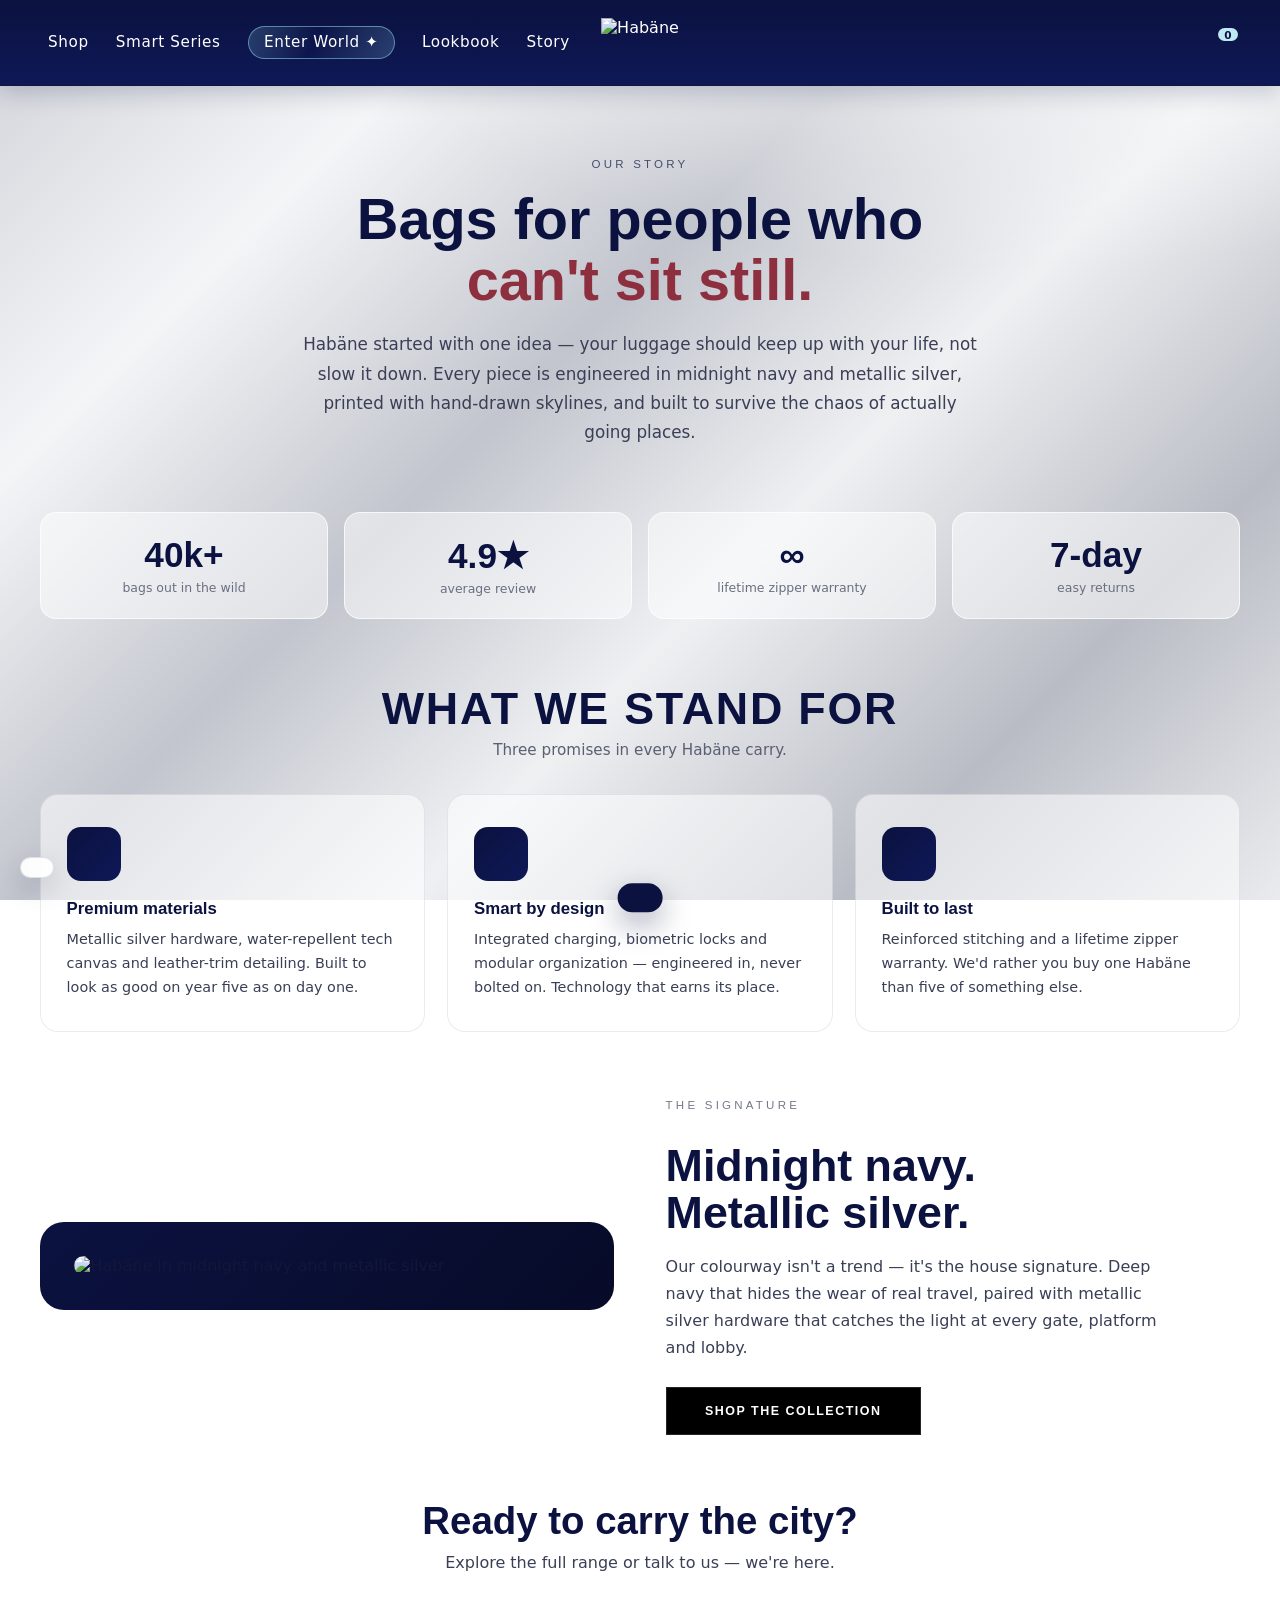
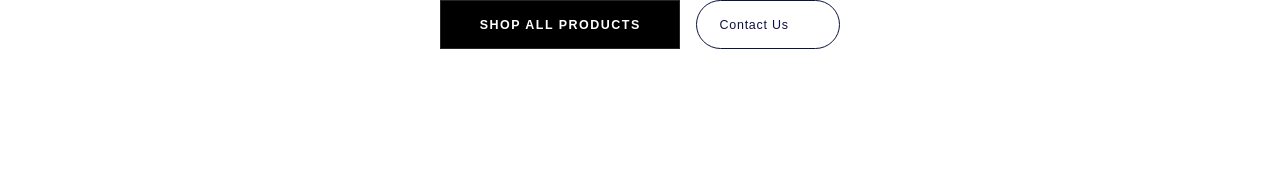
==== commit f3322bda: "Redesign hero, footer, nav, and ribbon to match live-site branding - Hero: replace the full-bleed en" ====
--- a/about.html
+++ b/about.html
@@ -16,7 +16,7 @@
     <nav class="nav__links nav__links--left">
       <a href="shop.html" class="nav__shop">Shop</a>
       <a href="smart-series.html">Smart Series</a>
-      <a href="showroom.html">Enter World ✦</a>
+      <a href="showroom.html" class="nav__world">Enter World ✦</a>
       <a href="index.html#lookbook">Lookbook</a>
       <a href="index.html#story">Story</a>
     </nav>
--- a/styles.css
+++ b/styles.css
@@ -1083,6 +1083,69 @@
   background:radial-gradient(circle, rgba(143,212,236,.28) 0%, rgba(11,18,64,0) 70%);
   filter:blur(36px); border-radius:50%; pointer-events:none; z-index:1;
 }
+.hero__bag-3d-wrap img{
+  width:100%; height:400px; max-width:440px; object-fit:contain; z-index:2;
+  filter:drop-shadow(0 16px 30px rgba(11,18,64,.25));
+}
+
+/* ---- "Enter World" portal link: glowing animated pill ---- */
+.nav__world{
+  position:relative; isolation:isolate; overflow:hidden;
+  color:#fff !important; font-weight:600;
+  padding:.42rem .95rem !important; border-radius:999px;
+  background:linear-gradient(110deg, rgba(143,212,236,.22), rgba(11,18,64,0) 45%, rgba(143,212,236,.22));
+  border:1px solid rgba(143,212,236,.55);
+  animation:worldGlow 2.6s ease-in-out infinite;
+}
+.nav__world::after{ display:none !important }
+.nav__world::before{
+  content:""; position:absolute; inset:0; z-index:1; pointer-events:none;
+  background:linear-gradient(110deg, transparent 35%, rgba(255,255,255,.5) 50%, transparent 65%);
+  transform:translateX(-160%);
+  animation:worldShimmer 3.4s ease-in-out infinite;
+}
+.nav__world:hover{ transform:translateY(-1px) }
+@keyframes worldGlow{
+  0%,100%{ box-shadow:0 0 10px rgba(143,212,236,.35), inset 0 0 8px rgba(143,212,236,.12); border-color:rgba(143,212,236,.5) }
+  50%    { box-shadow:0 0 22px rgba(143,212,236,.85), inset 0 0 15px rgba(143,212,236,.3); border-color:rgba(191,232,245,.95) }
+}
+@keyframes worldShimmer{ 0%{ transform:translateX(-160%) } 60%,100%{ transform:translateX(160%) } }
+
+/* ---- rotating spin button (bluorng-style) ---- */
+.spin-btn{
+  position:relative; display:inline-grid; place-items:center;
+  width:150px; height:150px; border-radius:999px;
+  background:var(--navy); color:#fff; isolation:isolate;
+  transition:transform .5s var(--ease), color .4s;
+}
+.spin-btn__fill{
+  position:absolute; inset:0; border-radius:999px; z-index:-1;
+  background:radial-gradient(circle at 50% 120%, var(--ice) 0%, var(--ice-2) 45%, transparent 70%);
+  transform:scale(0); transform-origin:bottom; transition:transform .5s var(--ease);
+}
+.spin-btn:hover{ transform:scale(1.06); color:var(--navy) }
+.spin-btn:hover .spin-btn__fill{ transform:scale(1.2) }
+.spin-btn__label{
+  font-family:"Conthrax",sans-serif; font-size:.74rem; letter-spacing:.08em; z-index:2;
+}
+.spin-btn__arrow{
+  position:absolute; bottom:30px; font-size:.9rem; opacity:0; z-index:2;
+  transition:.4s var(--ease);
+}
+.spin-btn:hover .spin-btn__arrow{ opacity:1; bottom:24px }
+.spin-btn__ring{
+  position:absolute; inset:0; animation:spin 9s linear infinite;
+}
+.spin-btn__ring svg{ width:100%; height:100% }
+.spin-btn__ring text{
+  font-family:"Montserrat",sans-serif; font-weight:600;
+  font-size:8.5px; letter-spacing:1.5px; fill:#fff;
+}
+.spin-btn:hover .spin-btn__ring text{ fill:var(--navy) }
+@keyframes spin{ to{ transform:rotate(360deg) } }
+.spin-btn--sm{ width:118px; height:118px }
+.spin-btn--sm .spin-btn__label{ font-size:.66rem }
+.spin-btn--sm .spin-btn__ring text{ font-size:9px }
 
 /* ---- Rotating Habäne logo medallion (hero) ---- */
 .hero__logo3d-wrap{
@@ -1099,19 +1162,20 @@
 .hero-logo3d::part(default-progress-bar){ display:none }
 .hero-logo3d--img{ object-fit:contain; cursor:default; filter:drop-shadow(0 16px 30px rgba(11,18,64,.25)) }
 
-/* hero banner — generated backdrop image behind the centered rotating logo */
+/* hero banner — full engineering image (no crop) with the logo overlaid */
 .hero-banner{
-  position:relative; width:100%; min-height:clamp(440px,74vh,760px);
-  display:flex; align-items:center; justify-content:center; overflow:hidden;
-  background:url("assets/brand/hero-bg.jpg") center/cover no-repeat;
-}
+  position:relative; width:100%; overflow:hidden; background:#070c22;
+}
+.hero-banner__img{ display:block; width:100%; height:auto }
+/* soft spotlight so the navy logo reads against the dark image */
 .hero-banner__glow{
-  position:absolute; width:min(56vw,680px); aspect-ratio:1; border-radius:50%;
-  background:radial-gradient(circle, rgba(191,232,245,.28), rgba(191,232,245,0) 66%);
-  filter:blur(50px); pointer-events:none; top:34%; transform:translateY(-50%);
+  position:absolute; width:min(48vw,560px); aspect-ratio:1; border-radius:50%;
+  background:radial-gradient(circle, rgba(150,205,240,.5) 0%, rgba(120,180,225,.22) 38%, rgba(120,180,225,0) 66%);
+  filter:blur(50px); pointer-events:none; top:50%; left:50%; transform:translate(-50%,-50%); z-index:1;
 }
 .hero-banner__logo{
-  width:min(82vw,640px); height:clamp(380px,62vh,640px);
+  position:absolute; top:50%; left:50%; transform:translate(-50%,-50%);
+  width:min(52vw,540px); height:min(46vw,520px);
   background:transparent; --poster-color:transparent; outline:none; z-index:2; cursor:grab;
 }
 .hero-banner__logo:active{ cursor:grabbing }
@@ -2068,3 +2132,177 @@
   .loc-select__btn{ padding:.5rem .75rem; font-size:.82rem }
   .checkout-form__row{ grid-template-columns:1fr }
 }
+
+/* ============================================================
+   ACCOUNT / AUTH PAGE
+   ============================================================ */
+.nav__profile-hi{
+  display:block; padding:.55rem .85rem .25rem; font-size:.66rem; font-weight:700;
+  letter-spacing:.1em; text-transform:uppercase; color:#8a8f9f;
+}
+
+.auth-page{
+  max-width:var(--maxw); margin:clamp(2rem,5vw,3.5rem) auto clamp(3rem,7vw,5rem);
+  padding:0 clamp(1rem,4vw,2.5rem);
+}
+.auth-page__grid{
+  display:grid; grid-template-columns:1.05fr 1fr; min-height:660px;
+  border-radius:var(--r); overflow:hidden; background:#fff;
+  box-shadow:0 30px 80px rgba(11,18,64,.18); border:1px solid rgba(255,255,255,.7);
+}
+
+/* ---- left: luggage mood panel ---- */
+.auth-media{ position:relative; overflow:hidden; background:var(--navy-deep); min-height:280px }
+.auth-media img{
+  position:absolute; inset:0; width:100%; height:100%; object-fit:cover; opacity:.9;
+  transform:scale(1.02); transition:transform 8s var(--ease);
+}
+.auth-media:hover img{ transform:scale(1.09) }
+.auth-media::after{
+  content:""; position:absolute; inset:0;
+  background:linear-gradient(200deg, rgba(7,11,40,.1) 0%, rgba(7,11,40,.55) 55%, rgba(7,11,40,.94) 100%);
+}
+.auth-media__content{ position:absolute; inset:auto 0 0 0; z-index:2; padding:clamp(1.6rem,3.5vw,2.8rem) }
+.auth-media__eyebrow{
+  font-family:"Conthrax",sans-serif; font-size:.64rem; letter-spacing:.3em;
+  color:var(--ice); margin-bottom:.9rem;
+}
+.auth-media__title{
+  font-family:"Conthrax",sans-serif; font-size:clamp(1.8rem,3.4vw,2.9rem);
+  line-height:1.04; color:#fff; letter-spacing:.01em;
+}
+.auth-media__title span{
+  background:linear-gradient(180deg,#fafbfc 0%, #c3c6cd 38%, #8c909b 55%, #eef0f3 78%, #aeb2bb 100%);
+  -webkit-background-clip:text; background-clip:text; color:transparent;
+  filter:drop-shadow(0 2px 1px rgba(0,0,0,.25));
+}
+.auth-media__perks{ list-style:none; margin-top:1.7rem; display:grid; gap:.75rem }
+.auth-media__perks li{
+  display:flex; align-items:center; gap:.7rem;
+  font-size:.88rem; font-weight:500; color:#c2cbe9;
+}
+.auth-media__perks i, .auth-media__perks svg{ width:17px; height:17px; color:var(--ice); flex:none }
+
+/* ---- right: form panel ---- */
+.auth-panel{
+  display:flex; flex-direction:column; justify-content:center;
+  padding:clamp(1.8rem,4vw,3.2rem);
+}
+.auth-head h1{
+  font-family:"Conthrax",sans-serif; color:var(--navy);
+  font-size:clamp(1.35rem,2.6vw,1.85rem); letter-spacing:.03em;
+}
+.auth-head p{ margin-top:.5rem; font-size:.9rem; color:#6a6f82; line-height:1.5 }
+
+.auth-tabs{
+  display:grid; grid-template-columns:1fr 1fr; gap:.35rem;
+  background:var(--silver-1); border:1px solid rgba(11,18,64,.08);
+  padding:.35rem; border-radius:999px; margin:1.5rem 0 1.7rem;
+}
+.auth-tab{
+  border:0; background:none; cursor:pointer;
+  font-family:"Conthrax",sans-serif; font-size:.64rem; letter-spacing:.08em;
+  color:#6a6f82; padding:.78rem .4rem; border-radius:999px; transition:.3s var(--ease);
+}
+.auth-tab:hover{ color:var(--navy) }
+.auth-tab.is-active{ background:var(--navy); color:#fff; box-shadow:0 8px 18px rgba(11,18,64,.28) }
+
+.auth-form{ display:grid; gap:1rem }
+.auth-form[hidden]{ display:none }
+.auth-field{ position:relative }
+.auth-field > i, .auth-field > svg{
+  position:absolute; left:1rem; top:50%; transform:translateY(-50%);
+  width:17px; height:17px; color:#8a8f9f; pointer-events:none;
+}
+.auth-field input{
+  width:100%; padding:1rem 3rem 1rem 2.9rem; border-radius:13px;
+  border:1.5px solid rgba(11,18,64,.16); background:#fff;
+  font-family:"Montserrat",sans-serif; font-size:.95rem; color:var(--ink);
+  transition:border-color .25s, box-shadow .25s;
+}
+.auth-field input::placeholder{ color:#9aa0ad }
+.auth-field input:focus{ outline:none; border-color:var(--navy); box-shadow:0 0 0 3px rgba(143,212,236,.35) }
+.auth-field input.is-invalid{ border-color:var(--maroon); box-shadow:0 0 0 3px rgba(142,47,63,.15) }
+.auth-eye{
+  position:absolute; right:.55rem; top:50%; transform:translateY(-50%);
+  width:34px; height:34px; display:grid; place-items:center;
+  border:0; border-radius:50%; background:none; cursor:pointer; color:#8a8f9f;
+}
+.auth-eye:hover{ color:var(--navy); background:var(--silver-1) }
+.auth-eye i, .auth-eye svg{ width:17px; height:17px }
+.auth-err{ font-size:.76rem; font-weight:600; color:var(--maroon); min-height:1em; margin-top:-.35rem }
+.auth-err:empty{ margin:0; min-height:0 }
+
+.auth-row{ display:flex; justify-content:space-between; align-items:center; gap:1rem; flex-wrap:wrap }
+.auth-check{
+  display:flex; align-items:center; gap:.5rem; cursor:pointer;
+  font-size:.8rem; font-weight:500; color:#5a5f72;
+}
+.auth-check input{ accent-color:var(--navy); width:15px; height:15px; flex:none }
+.auth-link{
+  border:0; background:none; cursor:pointer; padding:0;
+  font-family:"Montserrat",sans-serif; font-size:.8rem; font-weight:600; color:var(--navy);
+  text-decoration:underline; text-underline-offset:3px; transition:color .25s;
+}
+.auth-link:hover{ color:var(--maroon) }
+.auth-submit{ width:100%; margin-top:.2rem }
+
+.auth-strength{ height:5px; border-radius:999px; background:rgba(11,18,64,.1); overflow:hidden; margin-top:-.35rem }
+.auth-strength span{ display:block; height:100%; width:0; border-radius:999px; background:var(--maroon); transition:width .35s var(--ease), background .35s }
+
+.auth-divider{
+  display:flex; align-items:center; gap:1rem; margin:1.5rem 0 1.1rem;
+  font-size:.68rem; font-weight:700; letter-spacing:.16em; color:#9aa0ad;
+}
+.auth-divider::before,.auth-divider::after{ content:""; flex:1; height:1px; background:rgba(11,18,64,.12) }
+.auth-social{ display:grid; grid-template-columns:1fr 1fr; gap:.7rem }
+.auth-social button{
+  display:flex; align-items:center; justify-content:center; gap:.55rem;
+  padding:.85rem; border-radius:13px; cursor:pointer;
+  border:1.5px solid rgba(11,18,64,.16); background:#fff;
+  font-family:"Montserrat",sans-serif; font-weight:600; font-size:.85rem; color:var(--navy);
+  transition:.25s var(--ease);
+}
+.auth-social button:hover{ border-color:var(--navy); transform:translateY(-1px); box-shadow:0 10px 22px rgba(11,18,64,.12) }
+.auth-social svg{ width:18px; height:18px; flex:none }
+
+.auth-guest{ text-align:center; margin-top:1.3rem; font-size:.82rem; color:#6a6f82 }
+.auth-trust{
+  display:flex; justify-content:center; gap:.8rem 1.5rem; flex-wrap:wrap;
+  margin-top:1.6rem; padding-top:1.3rem; border-top:1px dashed rgba(11,18,64,.16);
+}
+.auth-trust span{
+  display:inline-flex; align-items:center; gap:.4rem;
+  font-size:.68rem; font-weight:600; letter-spacing:.05em; color:#8a8f9f;
+}
+.auth-trust i, .auth-trust svg{ width:14px; height:14px; color:var(--navy); opacity:.65 }
+
+/* ---- logged-in dashboard ---- */
+.auth-dash{ display:grid; gap:1.3rem; justify-items:start }
+.auth-dash[hidden]{ display:none }
+.auth-dash__avatar{
+  width:64px; height:64px; border-radius:50%; display:grid; place-items:center;
+  font-family:"Conthrax",sans-serif; font-size:1.3rem; color:#fff;
+  background:linear-gradient(135deg,var(--navy),var(--navy-deep));
+  box-shadow:0 12px 26px rgba(11,18,64,.3);
+}
+.auth-dash__stats{ display:grid; grid-template-columns:1fr 1fr; gap:.7rem; width:100% }
+.auth-dash__stat{
+  border:1.5px solid rgba(11,18,64,.1); border-radius:14px;
+  padding:1rem 1.1rem; background:var(--silver-1);
+}
+.auth-dash__stat strong{ display:block; font-family:"Conthrax",sans-serif; font-size:1.3rem; color:var(--navy) }
+.auth-dash__stat span{ font-size:.75rem; color:#6a6f82 }
+.auth-dash__actions{ display:flex; align-items:center; gap:.9rem; flex-wrap:wrap }
+.auth-dash .auth-trust{ width:100%; justify-content:flex-start }
+
+@media(max-width:860px){
+  .auth-page__grid{ grid-template-columns:1fr; min-height:0 }
+  .auth-media{ min-height:230px }
+  .auth-media__perks{ display:none }
+  .auth-media__content{ padding:1.4rem }
+}
+@media(max-width:420px){
+  .auth-social{ grid-template-columns:1fr }
+  .auth-dash__stats{ grid-template-columns:1fr }
+}
